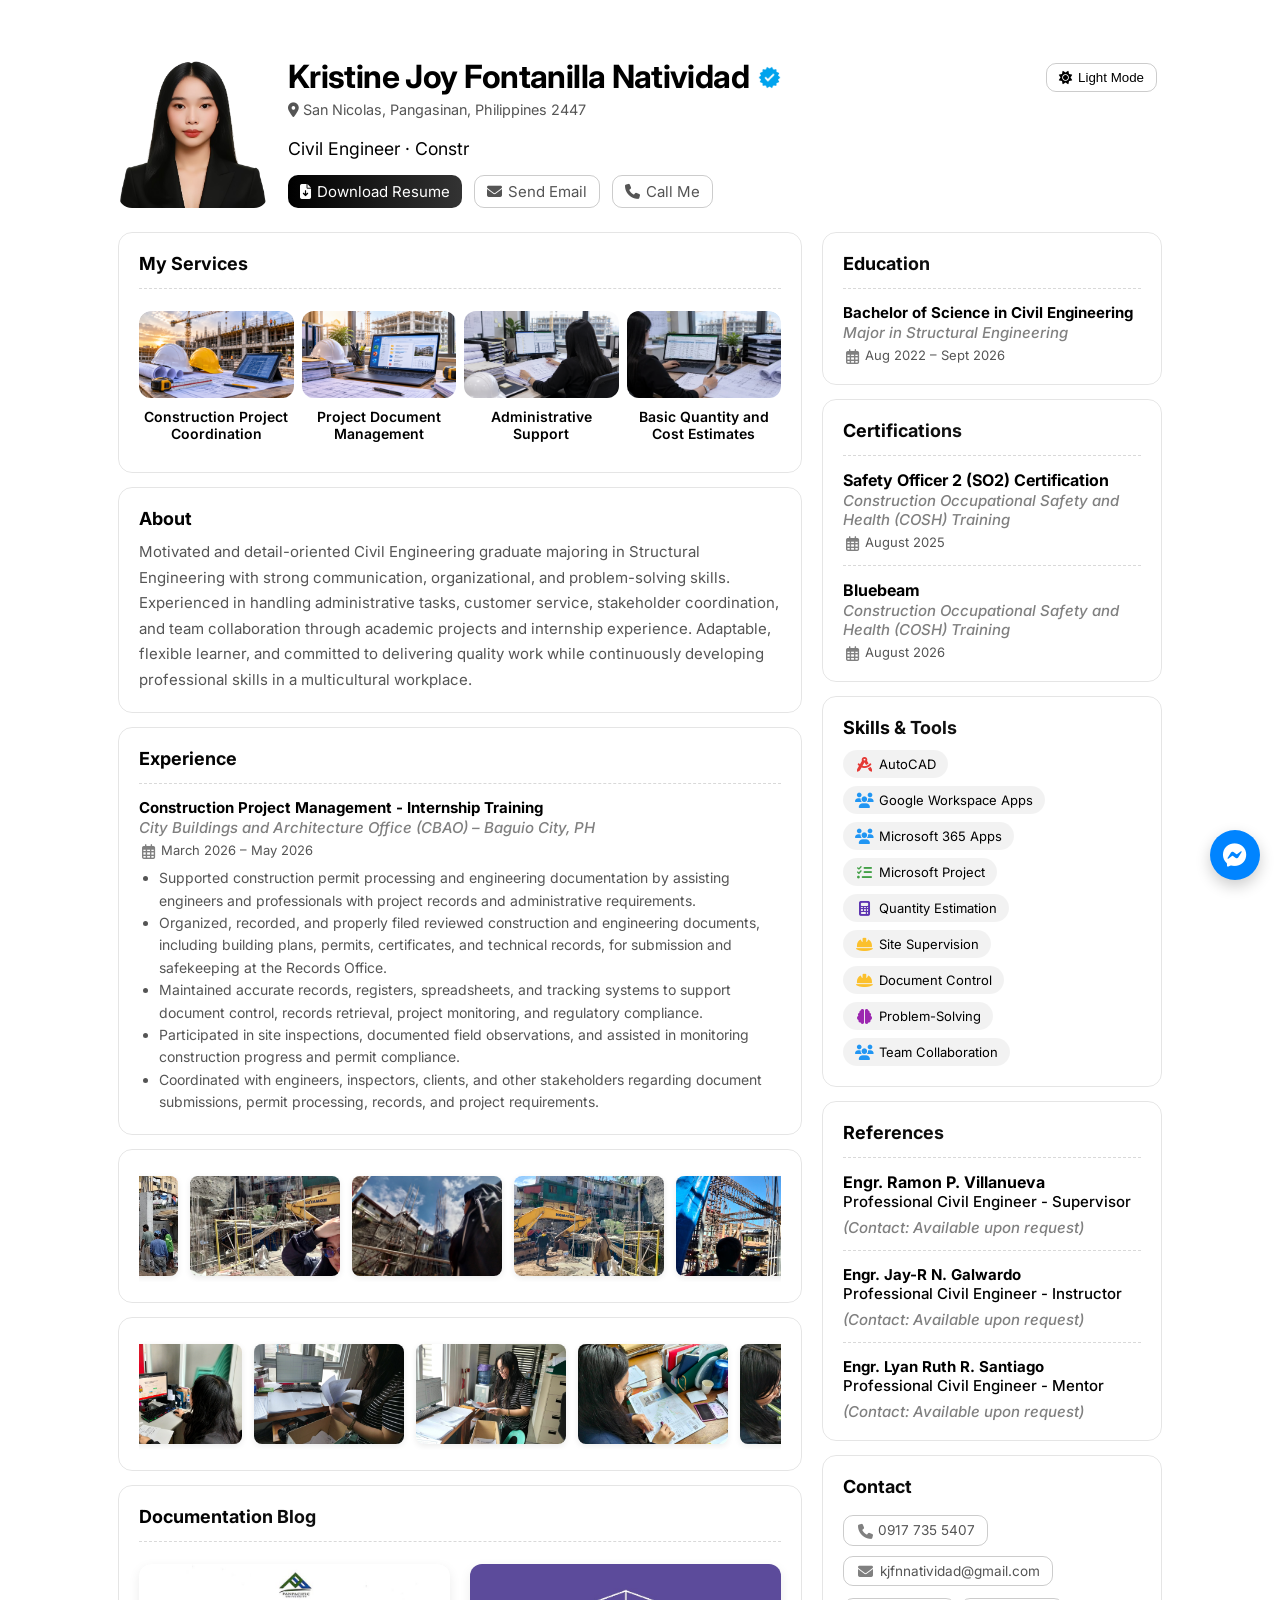
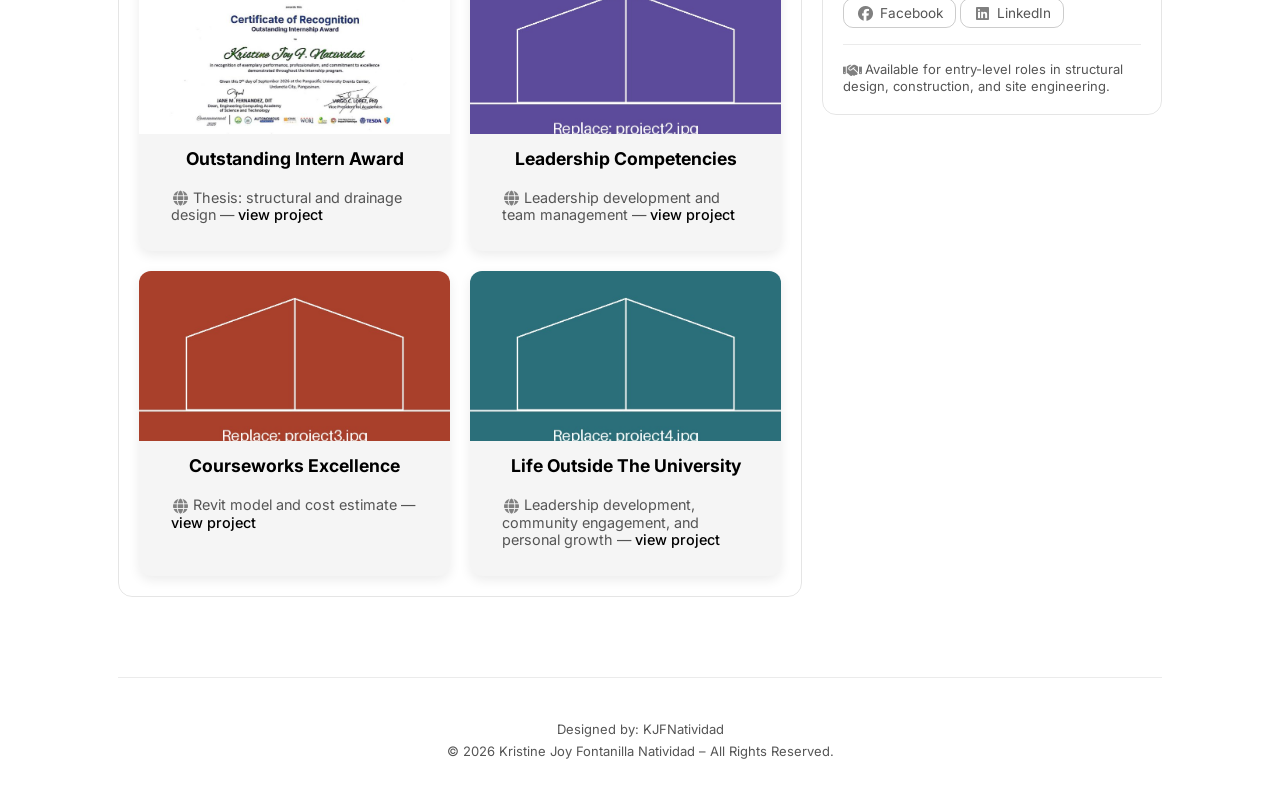
==== index.html @ 804389b1 "Add files via upload" ====
<!doctype html>
<html lang="en">
<head>
  <meta charset="utf-8" />
  <meta name="viewport" content="width=device-width,initial-scale=1" />
  <!-- EDIT: title, description, keywords -->
  <title>Kristine Joy Fontanilla Natividad | Civil Engineer Graduate Portfolio</title>
  <meta name="description" content="Portfolio of Kristine Joy Fontanilla Natividad, a Civil Engineering graduate specializing in structural design and construction management." />
  <meta name="keywords" content="Kristine Joy Fontanilla Natividad, Portfolio, Civil Engineer, Structural Design, AutoCAD, Construction">
  <link rel="icon" type="image/png" href="img/profile.png" />
  <link href="https://fonts.googleapis.com/css2?family=Inter:wght@300;400;500;600;700;800&display=swap" rel="stylesheet">
  <link href="main.css" rel="stylesheet">
  <link href="gallery-lightbox.css" rel="stylesheet">
  <link href="mobile-responsive.css" rel="stylesheet">
  <link rel="stylesheet" href="https://cdnjs.cloudflare.com/ajax/libs/font-awesome/6.4.0/css/all.min.css">
  <!-- EDIT: put your GitHub Pages link -->
  <link rel="canonical" href="https://yourusername.github.io/" />
  <link rel="preload" href="https://fonts.googleapis.com/css2?family=Inter:wght@300;400;500;600;700;800&display=swap" as="style">

  
<style>
  /* Project details popup */
  .project-modal {
    display: none;
    position: fixed;
    inset: 0;
    z-index: 99999;
    align-items: center;
    justify-content: center;
    padding: 20px;
  }

  .project-modal.active {
    display: flex;
  }

  .project-modal-overlay {
    position: absolute;
    inset: 0;
    background: rgba(0, 0, 0, 0.78);
    backdrop-filter: blur(4px);
  }

  .project-modal-box {
    position: relative;
    z-index: 1;
    width: min(650px, 100%);
    max-height: 85vh;
    overflow-y: auto;
    overflow-x: hidden;

    /* Hide scrollbar but retain scrolling */
    scrollbar-width: none;
    -ms-overflow-style: none;

    padding: 28px;
    border-radius: 16px;

    /* Default theme colors */
    background: var(--card, #ffffff);
    color: var(--text, #222222);

    box-shadow: 0 18px 55px rgba(0, 0, 0, 0.35);
    animation: projectModalOpen 0.25s ease;
  }

  .project-modal-box::-webkit-scrollbar {
    display: none;
  }

  /* Project details inherit the popup text color */
  .project-modal-box #projectModalBody,
  .project-modal-box #projectModalBody h1,
  .project-modal-box #projectModalBody h2,
  .project-modal-box #projectModalBody h3,
  .project-modal-box #projectModalBody h4,
  .project-modal-box #projectModalBody p,
  .project-modal-box #projectModalBody li,
  .project-modal-box #projectModalBody span,
  .project-modal-box #projectModalBody strong {
    color: inherit;
  }

  /* Explicit text colors for Documentation Blog project details.
     Uses the website's darkToggle button state, managed in JavaScript below. */
  body:not(.dark-mode) .project-modal-box {
    background: #ffffff;
    color: #222222;
  }

  body.dark-mode .project-modal-box {
    background: #202020;
    color: #f5f5f5;
  }

  /* Make nested project text follow the selected theme */
  body:not(.dark-mode) .project-modal-box #projectModalBody,
  body:not(.dark-mode) .project-modal-box #projectModalBody h1,
  body:not(.dark-mode) .project-modal-box #projectModalBody h2,
  body:not(.dark-mode) .project-modal-box #projectModalBody h3,
  body:not(.dark-mode) .project-modal-box #projectModalBody h4,
  body:not(.dark-mode) .project-modal-box #projectModalBody p,
  body:not(.dark-mode) .project-modal-box #projectModalBody li,
  body:not(.dark-mode) .project-modal-box #projectModalBody span,
  body:not(.dark-mode) .project-modal-box #projectModalBody strong {
    color: #222222;
  }

  body.dark-mode .project-modal-box #projectModalBody,
  body.dark-mode .project-modal-box #projectModalBody h1,
  body.dark-mode .project-modal-box #projectModalBody h2,
  body.dark-mode .project-modal-box #projectModalBody h3,
  body.dark-mode .project-modal-box #projectModalBody h4,
  body.dark-mode .project-modal-box #projectModalBody p,
  body.dark-mode .project-modal-box #projectModalBody li,
  body.dark-mode .project-modal-box #projectModalBody span,
  body.dark-mode .project-modal-box #projectModalBody strong {
    color: #f5f5f5;
  }

  /* Links remain visible in both themes */
  .project-modal-box a {
    color: #b88600;
    text-decoration: underline;
  }

  body.dark-mode .project-modal-box a {
    color: #e6b800;
  }

  /* Close button */
  .project-modal-close {
    position: sticky;
    top: 0;
    float: right;
    display: grid;
    place-items: center;
    width: 36px;
    height: 36px;
    margin: -12px -12px 8px 12px;
    border: 0;
    border-radius: 50%;
    background: rgba(128, 128, 128, 0.22);
    color: inherit;
    font-size: 27px;
    line-height: 1;
    cursor: pointer;
    z-index: 2;
  }

  .project-modal-close:hover,
  .project-modal-close:focus-visible {
    background: #e6b800;
    color: #111111;
  }

  .project-modal-box h2 {
    margin: 0 35px 18px 0;
  }

  .project-modal-box h3 {
    margin: 20px 0 8px;
  }

  .project-modal-box p {
    margin: 0 0 12px;
    line-height: 1.7;
  }

  
/* Customize project image size when expanded */
.project-modal-box img {
  display: block;
  width: 100%;
  max-width: 100%;
  height: 380px;
  object-fit: contain;
  border-radius: 10px;
  margin: 0 auto 20px;
}


  body.project-modal-open {
    overflow: hidden;
  }

  .project-modal-content[hidden] {
    display: none !important;
  }

  .project[onclick] {
    cursor: pointer;
  }

  @keyframes projectModalOpen {
    from {
      opacity: 0;
      transform: translateY(10px) scale(0.98);
    }
    to {
      opacity: 1;
      transform: translateY(0) scale(1);
    }
  }

  @media (max-width: 600px) {
    .project-modal {
      padding: 12px;
    }

    .project-modal-box {
      padding: 22px;
      max-height: 90vh;
    }
  }
</style>

</head>
<body>

<div class="container">

  <!-- Header -->
  <header>
    <div class="avatar">
      <img src="img/profile.png" alt="Profile picture" loading="lazy">
    </div>

    <div class="hero">
      <div class="profile-info">
        <div class="profile-details">
          <h1>
            Kristine Joy Fontanilla Natividad
            <img src="img/check.png" alt="Verified" style="width:25px; height:25px; object-fit:contain;"/>
          </h1>

          <div class="sub location">
            <i class="fa-solid fa-location-dot"></i> San Nicolas, Pangasinan, Philippines 2447
          </div>
          <!-- Typing text: first letter here, the rest is in js/script.js -->
          <div class="sub role">
            <span class="first-letter">C</span><span class="typing"></span>
          </div>
        </div>

        <div class="badges">
          <a class="btn primary" href="Resume.pdf" download>
            <i class="fa-solid fa-file-arrow-down"></i> Download Resume
          </a>
          <a class="btn" href="mailto:kjfnnatividad@gmail.com">
            <i class="fa-solid fa-envelope"></i> Send Email
          </a>
          <a class="btn" href="tel:09000000000">
            <i class="fa-solid fa-phone"></i> Call Me
          </a>
        </div>
      </div>
    </div>

    <button id="darkToggle" class="btn">
      <i class="fa-solid fa-sun"></i> Light Mode
    </button>
  </header>

  <main>
    <section class="allcard">

      <!-- Gallery -->
      <article class="card">
        <div class="section-title"><h2><strong>My Services</strong></h2></div>
        <div class="experience-item">
          <div class="carousel">
            <div class="carousel-track">
              <a href="fullscreen.html?img=img/design1.png"><img src="img/design1.png" alt="Construction project coordination"><span>Construction Project Coordination</span></a>
              <a href="fullscreen.html?img=img/design2.png"><img src="img/design2.png" alt="Project document management"><span>Project Document Management</span></a>
              <a href="fullscreen.html?img=img/design3.png"><img src="img/design3.png" alt="Construction administrative support"><span>Administrative Support</span></a>
              <a href="fullscreen.html?img=img/design4.png"><img src="img/design4.png" alt="Basic Quantity and Cost Estimates"><span>Basic Quantity and Cost Estimates</span></a>
            </div>
            <div class="carousel-dots"></div>
          </div>
        </div>
      </article>

      <!-- About -->
      <article class="card">
        <div class="section-title"><h2><strong>About</strong></h2></div>
        <p class="lead">Motivated and detail-oriented Civil Engineering graduate majoring in Structural Engineering with strong communication, organizational, and problem-solving skills. Experienced in handling administrative tasks, customer service, stakeholder coordination, and team collaboration through academic projects and internship experience. Adaptable, flexible learner, and committed to delivering quality work while continuously developing professional skills in a multicultural workplace. </p>
      </article>

      <!-- Experience -->
      <article class="card">
        <div class="section-title"><h2><strong>Experience</strong></h2></div>
        <div class="experience-item">
          <h3><strong>Construction Project Management - Internship Training</strong></h3>
          <h3><i>City Buildings and Architecture Office (CBAO) – Baguio City, PH</i></h3>
          <p class="experience-text" style="margin-bottom: 6px;"></p>
          <div class="meta"><i class="fa-regular fa-calendar-days"></i> March 2026 – May 2026</div>
          <ul style="margin-top:8px; color:var(--muted); font-size:14px; line-height:1.6; margin-left: 20px">
            <li>Supported construction permit processing and engineering documentation by assisting engineers and professionals with project records and administrative requirements.</li>
            <li>Organized, recorded, and properly filed reviewed construction and engineering documents, including building plans, permits, certificates, and technical records, for submission and safekeeping at the Records Office.</li>
            <li>Maintained accurate records, registers, spreadsheets, and tracking systems to support document control, records retrieval, project monitoring, and regulatory compliance.</li>
            <li>Participated in site inspections, documented field observations, and assisted in monitoring construction progress and permit compliance.</li>
            <li>Coordinated with engineers, inspectors, clients, and other stakeholders regarding document submissions, permit processing, records, and project requirements.</li>
          </ul>
        </div>
      </article>

      <!-- Image strip (auto infinite scroll; images listed in js/script.js) -->
      <article class="card" id="image-articles-section">
        <div id="image-list" class="image-list"></div>
      </article>

      <!-- Second image strip (moves the opposite way; images listed in js/script.js) -->
      <article class="card" id="image-articles-section-2">
        <div id="image-list-2" class="image-list"></div>
      </article>

      
<!-- Documentation Blog -->
<article class="card">
  <div class="section-title">
    <h2><strong>Documentation Blog</strong></h2>
  </div>

  <div class="experience-item">
    <div class="projects-list">

      <!-- Project 1 -->
      <div class="project" onclick="openProject(this)" role="button" tabindex="0"
           onkeydown="if(event.key==='Enter'||event.key===' '){event.preventDefault();openProject(this)}">
        <img src="img/project1.jpg" alt="Outstanding Intern Award" class="project-img">
        <div>
          <strong class="project-title-centered">Outstanding Intern Award</strong>
          <div class="meta">
            <i class="fa-solid fa-globe"></i>
            Thesis: structural and drainage design —
            <a href="#" target="_blank" rel="noopener noreferrer"
               onclick="event.stopPropagation()">view project</a>
          </div>
        </div>
        <div class="project-modal-content" hidden>
          <h2>Outstanding Intern Award</h2>
          <img src="img/project1.jpg" alt="Outstanding Intern Award">
          <p>Award received for exceptional performance and contributions during the internship period.</p>
          <h3>Key Focus</h3>
          <p>Project management, documentation, and teamwork.</p>
          <h3>Project Type</h3>
          <p>Academic Thesis</p>
          <a href="#" target="_blank" rel="noopener noreferrer">View Full Project</a>
        </div>
      </div>

      <!-- Project 2 -->
      <div class="project" onclick="openProject(this)" role="button" tabindex="0"
           onkeydown="if(event.key==='Enter'||event.key===' '){event.preventDefault();openProject(this)}">
        <img src="img/project2.jpg" alt="Leadership Competencies" class="project-img">
        <div>
          <strong class="project-title-centered">Leadership Competencies</strong>
          <div class="meta">
            <i class="fa-solid fa-globe"></i>
            Leadership development and team management —
            <a href="#" target="_blank" rel="noopener noreferrer"
               onclick="event.stopPropagation()">view project</a>
          </div>
        </div>
        <div class="project-modal-content" hidden>
          <h2>Leadership Competencies</h2>
          <img src="img/project2.jpg" alt="Leadership Competencies">
          <p>Appointed as Governor for the School Department.</p>
          <h3>Tools</h3>
          <p>STAAD Pro and AutoCAD.</p>
          <h3>Key Focus</h3>
          <p>Structural analysis, load considerations, and technical drawing preparation.</p>
          <a href="#" target="_blank" rel="noopener noreferrer">View Full Project</a>
        </div>
      </div>

      <!-- Project 3 -->
      <div class="project" onclick="openProject(this)" role="button" tabindex="0"
           onkeydown="if(event.key==='Enter'||event.key===' '){event.preventDefault();openProject(this)}">
        <img src="img/project3.jpg" alt="Courseworks Excellence" class="project-img">
        <div>
          <strong class="project-title-centered">Courseworks Excellence</strong>
          <div class="meta">
            <i class="fa-solid fa-globe"></i>
            Revit model and cost estimate —
            <a href="#" target="_blank" rel="noopener noreferrer"
               onclick="event.stopPropagation()">view project</a>
          </div>
        </div>
        <div class="project-modal-content" hidden>
          <h2>Courseworks Excellence</h2>
          <img src="img/project3.jpg" alt="Courseworks Excellence">
          <p>A project showcasing excellence in courseworks, including a detailed Revit model and cost estimate.</p>
          <h3>Tools</h3>
          <p>Autodesk Revit.</p>
          <h3>Key Focus</h3>
          <p>Building visualization, design coordination, and cost planning.</p>
          <a href="#" target="_blank" rel="noopener noreferrer">View Full Project</a>
        </div>
      </div>

      <!-- Project 4 -->
      <div class="project" onclick="openProject(this)" role="button" tabindex="0"
           onkeydown="if(event.key==='Enter'||event.key===' '){event.preventDefault();openProject(this)}">
        <img src="img/project4.jpg" alt="Life Outside The University" class="project-img">
        <div>
          <strong class="project-title-centered">Life Outside The University</strong>
          <div class="meta">
            <i class="fa-solid fa-globe"></i>
            Leadership development, community engagement, and personal growth —
            <a href="#" target="_blank" rel="noopener noreferrer"
               onclick="event.stopPropagation()">view project</a>
          </div>
        </div>
        <div class="project-modal-content" hidden>
          <h2>Life Outside The University</h2>
          <img src="img/project4.jpg" alt="Life Outside The University">
          <p>A project showcasing the student's involvement in extracurricular activities and community service.</p>
          <h3>Key Focus</h3>
          <p>Leadership development, community engagement, and personal growth.</p>
          <h3>Project Type</h3>
          <p>Extracurricular Activity</p>
          <a href="#" target="_blank" rel="noopener noreferrer">View Full Project</a>
        </div>
      </div>

    </div>
  </div>
</article>

    </section>

    <!-- Aside -->
    <aside>

      <!-- Education -->
      <article class="card">
        <div class="section-title"><h2><strong>Education</strong></h2></div>
        <div class="experience-item">
          <h3><strong>Bachelor of Science in Civil Engineering</strong></h3>
          <h3><i>Major in Structural Engineering</i></h3>
          <p class="experience-text" style="margin-bottom: 6px;"></p>
          <div class="meta"><i class="fa-regular fa-calendar-days"></i> Aug 2022 – Sept 2026</div>
        </div>
      </article>

      <!-- Certifications -->
      <article class="card">
        <div class="section-title"><h2><strong>Certifications</strong></h2></div>
        <div class="experience-item">
          <h4><strong>Safety Officer 2 (SO2) Certification</strong></h4>
          <h3><i>Construction Occupational Safety and Health (COSH) Training</i></h3>
          <p class="experience-text" style="margin-bottom: 6px;"></p>
          <div class="meta"><i class="fa-regular fa-calendar-days"></i> August 2025</div>
        </div>

        <div class="experience-item">
          <h4><strong>Bluebeam</strong></h4>
          <h3><i>Construction Occupational Safety and Health (COSH) Training</i></h3>
          <p class="experience-text" style="margin-bottom: 6px;"></p>
          <div class="meta"><i class="fa-regular fa-calendar-days"></i> August 2026</div>
        </div>
      </article>

      <!-- Skills & Tools -->
      <div class="card">
        <div class="section-title"><h2><strong>Skills & Tools</strong></h2></div>
        <div class="stack">
          <span class="chip"><i class="fa-solid fa-compass-drafting"></i> AutoCAD</span>
          <span class="chip"><i class="fa-solid fa-users"></i> Google Workspace Apps</span>
          <span class="chip"><i class="fa-solid fa-users"></i> Microsoft 365 Apps</span>
          <span class="chip"><i class="fa-solid fa-list-check"></i> Microsoft Project</span>
          <span class="chip"><i class="fa-solid fa-calculator"></i> Quantity Estimation</span>
          <span class="chip"><i class="fa-solid fa-helmet-safety"></i> Site Supervision</span>
          <span class="chip"><i class="fa-solid fa-helmet-safety"></i> Document Control</span>
          <span class="chip"><i class="fa-solid fa-brain"></i> Problem-Solving</span>
          <span class="chip"><i class="fa-solid fa-users"></i> Team Collaboration</span>
        </div>
      </div>

      <!-- References -->
      <article class="card">
        <div class="section-title"><h2><strong>References</strong></h2></div>
        <div class="experience-item">

          <h><strong>Engr. Ramon P. Villanueva</strong></p></h4>
            <h3>Professional Civil Engineer - Supervisor</h3>
            <p class="experience-text" style="margin-bottom: 6px;"></p>  
            <h3><span><i>(Contact: Available upon request)</i></span></h3>

        </div>

        <div class="experience-item">

            <h3><strong>Engr. Jay-R N. Galwardo</strong></h3>
            <h3>Professional Civil Engineer - Instructor</h3>
            <p class="experience-text" style="margin-bottom: 6px;"></p>  
            <h3><span><i>(Contact: Available upon request)</i></span></h3>
          
        </div>

        <div class="experience-item">

          <h3><strong>Engr. Lyan Ruth R. Santiago</strong></h3>
            <h3>Professional Civil Engineer - Mentor</h3>
            <p class="experience-text" style="margin-bottom: 6px;"></p>  
            <h3><span><i>(Contact: Available upon request)</i></span></h3>

        </div>
      </article>

      <!-- Contact -->
      <div class="card">
        <div class="section-title"><h2><strong>Contact</strong></h2></div>
        <div class="contact-item"><a class="btn" href="tel:09177355407"><i class="fa-solid fa-phone"></i> 0917 735 5407</a></div>
        <div class="contact-item"><a class="btn" href="mailto:kjfnnatividad@gmail.com"><i class="fa-solid fa-envelope"></i>kjfnnatividad@gmail.com</a></div>
        <div style="margin-top:12px">
          <a class="btn" href="https://facebook.com/" target="_blank"><i class="fa-brands fa-facebook"></i> Facebook</a>
          <a class="btn" href="https://linkedin.com/" target="_blank"><i class="fa-brands fa-linkedin"></i> LinkedIn</a>
        </div>
        <hr style="margin:16px 0;border:none;border-top:1px solid rgba(0,0,0,0.08)"/>
        <div class="meta"><i class="fa-solid fa-handshake"></i> Available for entry-level roles in structural design, construction, and site engineering.</div>
      </div>

    </aside>
  </main>

  <hr />

  <!-- Footer -->
  <footer>
    Designed by: KJFNatividad 
    <br>
    © 2026 Kristine Joy Fontanilla Natividad – All Rights Reserved.
  </footer>
</div>

<!-- Floating Messenger Button (edit username) -->
<a href="https://m.me/your.username" target="_blank" class="floater-messenger">
  <i class="fa-brands fa-facebook-messenger"></i>
</a>

<!-- Project Details Modal -->
<div class="project-modal" id="projectModal" aria-hidden="true">
  <div class="project-modal-overlay" onclick="closeProject()"></div>
  <div class="project-modal-box" role="dialog" aria-modal="true"
       aria-labelledby="projectModalTitle">
    <button class="project-modal-close" type="button" onclick="closeProject()"
            aria-label="Close project details">&times;</button>
    <div id="projectModalBody"></div>
  </div>
</div>

<script src="js/script.js"></script>
<script src="js/fit-header.js"></script>

<script type="application/ld+json">
{
  "@context": "https://schema.org/",
  "@type": "Person",
  "name": "Kristine Joy Fontanilla Natividad",
  "jobTitle": "Civil Engineer",
  "url": "https://yourusername.github.io/",
  "sameAs": ["https://facebook.com/", "https://linkedin.com/"],
  "alumniOf": { "@type": "CollegeOrUniversity", "name": "Your University" }
}
</script>

</body>
</html>
---- main.css ----
:root {
  --bg: #ffffff;
  --card: #f5f5f5;
  --muted: #555555;
  --accent: #000000;
  --gradient: linear-gradient(90deg, #000000, #333333);
  --maxw: 1100px;
  --border: rgba(0,0,0,0.08);
  --btn-bg: transparent;
  --btn-hover-bg: #000;
  --btn-color: #000;
  --btn-hover-color: #fff;
  --btn-border: rgba(0,0,0,0.2);
  font-family: Inter, system-ui, -apple-system, 'Segoe UI', Roboto, 'Helvetica Neue', Arial;
}

* { box-sizing: border-box; margin: 0; padding: 0; }

body { background: var(--bg); color: #000000; -webkit-font-smoothing: antialiased; overflow-x: hidden; }

.container { width: 100%; max-width: var(--maxw); margin: 0 auto; margin-top: 30px; padding: 28px; animation: fadeIn 1.2s ease; }

/* Header */
header { display: flex; gap: 20px; align-items: center; margin-bottom: 10px; animation: slideDown 1s ease; position: relative; }

.avatar { width: 150px; height: 150px; border-radius: 14px; display: flex; align-items: center; justify-content: center; overflow: hidden; animation: popIn 1s forwards; }
.avatar img { width: 100%; height: 100%; object-fit: cover; transition: opacity 0.3s ease; }
.avatar:hover img { content: url("img/profile1.png"); } /* swaps photo on hover */

@media (max-width: 900px) { .avatar { width: 88px; height: 88px; } }

.hero { flex: 1; }

h1 { font-size: 32px; letter-spacing: -0.02em; line-height: 1.2; }

.hero h1 { display: inline-flex; align-items: center; gap: 8px; flex-wrap: wrap; }

@media (max-width: 600px) { .hero h1 img { width: 18px !important; height: 18px !important; } }

hr { margin: 16px 0; margin-top: 80px; border: none; border-top: 1px solid var(--border); }

.sub { margin-top: 5px; }
.sub.location { color: var(--muted); font-size: 0.9rem; }
.sub.role { margin-top: 20px; font-weight: 400; font-size: 1.1rem; }

.badges { margin-top: 16px; display: flex; gap: 12px; flex-wrap: wrap; }

.btn { background: transparent; border: 1px solid rgba(0, 0, 0, 0.2); padding: 6px 12px; border-radius: 10px; color: #000000; text-decoration: none; transition: all 0.3s ease; cursor: pointer; display: inline-flex; align-items: center; gap: 6px; }
.btn:hover { transform: translateY(-2px); }
.btn.primary { background: var(--gradient); border: 0; color: #ffffff; }
.btn.primary:hover { opacity: 0.9; }

/* Main content */
main { display: grid; grid-template-columns: minmax(0, 1fr) 340px; gap: 20px; }

@media (max-width: 768px) { main { grid-template-columns: 1fr; gap: 0; } }

.card { border-radius: 14px; padding: 20px; margin-top: 14px; border: 1px solid rgba(0, 0, 0, 0.10); animation: fadeUp 1s ease; animation-fill-mode: both; }
.card:hover { transform: translateY(-4px); box-shadow: 0 8px 24px rgba(0,0,0,0.08); }

@media (max-width: 500px) {
  header, .allcard, aside { display: flex; flex-direction: column; align-items: center; justify-content: center; }
  .card { width: 100%; max-width: 355px; margin-left: auto; margin-right: auto; }
  .hero h1 { font-size: 0.9rem !important; line-height: 1.4 !important; }
  .badges { gap: 6px !important; }
  .badges a, .badges button { font-size: 0.75rem; padding: 6px 10px; }
  .contact-item .btn { font-size: 0.75rem !important; padding: 6px 8px !important; word-break: break-word !important; text-align: center !important; }
  .contact-item .btn i { font-size: 0.9rem !important; margin-right: 4px !important; }
}

@media (max-width: 400px) {
  header, .allcard, aside { display: flex; flex-direction: column; align-items: center; justify-content: center; }
  .card { width: 100%; max-width: 320px; margin-left: auto; margin-right: auto; }
  .hero h1 { font-size: 0.9rem !important; line-height: 1.4 !important; }
  .badges { gap: 6px; }
  .badges a, .badges button { font-size: 0.75rem; padding: 6px 10px; }
  .contact-item .btn { font-size: 0.75rem !important; padding: 6px 8px !important; word-break: break-word !important; text-align: center !important; }
  .contact-item .btn i { font-size: 0.9rem !important; margin-right: 4px !important; }
}

@media (max-width: 360px) {
  header, .allcard, aside { display: flex; flex-direction: column; align-items: center; justify-content: center; }
  .card { width: 100%; max-width: 300px; margin-left: auto; margin-right: auto; }
  .hero h1 { font-size: 0.6rem !important; line-height: 1.3 !important; display: inline-flex; gap: 3px; }
  .hero h1 img { width: 13px !important; height: 13px !important; }
  .sub.location, .sub.role { font-size: 0.55rem !important; line-height: 1.2 !important; }
  .badges { gap: 4px !important; }
  .badges a, .badges button { font-size: 0.4rem !important; padding: 4px 8px !important; }
  .project { width: 87% !important; }
}

main > section .card:nth-child(1) { animation-delay: 0.2s; }
main > section .card:nth-child(2) { animation-delay: 0.4s; }
main > section .card:nth-child(3) { animation-delay: 0.6s; }
main > section .card:nth-child(4) { animation-delay: 0.8s; }

.section-title h2 { margin: 0; font-size: 18px; font-weight: 600; background: var(--gradient); background-clip: text; -webkit-background-clip: text; -webkit-text-fill-color: transparent; }

p.lead { color: var(--muted); line-height: 1.7; font-size: 15px; margin-top: 10px; }

a.btn { font-size: 15px; color: var(--muted); }

/* Stack / Chips */
.stack { display: flex; flex-wrap: wrap; gap: 8px; margin-top: 12px; }
.chip { background: rgba(0, 0, 0, 0.05); padding: 6px 12px; border-radius: 999px; font-size: 13px; color: #000000; transition: all 0.3s; display: inline-flex; align-items: center; gap: 6px; }
.chip:hover { background: var(--gradient); color: #ffffff; }

/* Experience */
.experience-item { margin-top: 14px; padding-top: 14px; border-top: 1px dashed rgba(0, 0, 0, 0.15); }
.experience-item h3 { margin: 0; font-size: 15px; font-weight: 500; }
.experience-item .meta { font-size: 13px; color: var(--muted); margin-top: 4px; }
.meta { font-size: 13px; color: var(--muted); }

/* Projects */
.projects-list { display: grid; grid-template-columns: repeat(auto-fit, minmax(300px, 1fr)); gap: 20px; margin-top: 8px; }
.project { display: flex; flex-direction: column; background: var(--card); border-radius: 12px; overflow: hidden; box-shadow: 0 4px 12px rgba(0,0,0,0.08); transition: transform 0.3s ease, box-shadow 0.3s ease; }
.project:hover { transform: translateY(-6px); box-shadow: 0 6px 18px rgba(0,0,0,0.12); }
.project-img { width: 100%; height: 170px; object-fit: cover; display: block; }
.project div { padding: 14px 16px; }
.project strong { font-size: 1.1rem; color: var(--accent); display: block; margin-bottom: 6px; }
.project-title-centered { text-align: center; }
.project .meta { font-size: 0.9rem; color: var(--muted); }
.project .meta a { color: var(--accent); font-weight: 500; text-decoration: none; }
.project .meta a:hover { text-decoration: underline; }

/* Aside */
aside .contact-item { display: flex; align-items: center; gap: 10px; margin-top: 10px; }
aside ul { margin-top: 8px; margin-left: 20px; color: var(--muted); font-size: 14px; line-height: 1.6; }
aside li { margin-bottom: 6px; }
.card .contact-item a, .card .btn { font-size: 0.85rem; }
.contact-item a[href^="tel"] { margin-top: 8px; display: inline-block; }

/* Footer */
footer { margin-top: 40px; color: var(--muted); font-size: 13px; text-align: center; animation: fadeIn 2s ease; line-height: 1.7; }

/* ICON FIXES */
.card i, .chip i, aside i, footer i { font-size: 15px; width: 18px; text-align: center; flex-shrink: 0; line-height: 1; vertical-align: middle; color: grey; }

/* Animations */
@keyframes fadeIn { from { opacity: 0; } to { opacity: 1; } }
@keyframes slideDown { from { opacity: 0; transform: translateY(-20px); } to { opacity: 1; transform: translateY(0); } }
@keyframes popIn { to { transform: scale(1); } }
@keyframes fadeUp { from { opacity: 0; transform: translateY(20px); } to { opacity: 1; transform: translateY(0); } }

@media (max-width: 900px) {
  main { grid-template-columns: 1fr; }
  aside { width: 100%; display: block; }
  header { flex-direction: row; align-items: flex-start; }
  .avatar { width: 88px; height: 88px; font-size: 22px; }
  h1 { font-size: 26px; }
}

@media (max-width: 600px) {
  .badges .btn, .chip { padding: 4px 8px; font-size: 0.75rem; }
}

/* Responsive */
@media (max-width: 900px) {
  .avatar { width: 108px !important; height: 108px !important; font-size: 22px !important; }
  h1 { font-size: 1rem !important; }
}

@media (max-width: 600px) {
  header { font-size: 0.75rem !important; }
  .sub.location { font-size: 0.6rem; }
  .sub.role { font-size: 0.7rem; }
  .badges .btn, .chip { padding: 4px 8px; font-size: 0.50rem; }
  .badges { gap: 6px; }
  .badges a[href^="tel:"] { display: none; }
}

/* Carousel */
.carousel { position: relative; overflow: hidden; margin-top: 8px; border-radius: 12px; }
.carousel-track { display: flex; transition: transform 0.6s ease-in-out; gap: 8px; justify-content: center; }
.carousel-track a { color: inherit; text-align: center; text-decoration: none; }
.carousel-track img { width: 100%; max-width: 100%; border-radius: 12px; flex-shrink: 0; object-fit: cover; transition: transform 0.4s ease, box-shadow 0.4s ease; transform: scale(1) translateY(0); }
.carousel-track img:hover { transform: scale(1.05) translateY(-6px); }
.carousel-track a span { display: block; margin-top: 6px; font-size: 14px; font-weight: 600; }

/* Dots */
.carousel-dots { display: flex; justify-content: center; gap: 8px; margin-top: 10px; }
.carousel-dots button { width: 10px; height: 10px; border-radius: 50%; border: none; background: rgba(0,0,0,0.3); cursor: pointer; transition: background 0.3s ease, transform 0.2s ease; }
.carousel-dots button.active { background: var(--accent); transform: scale(1.2); }

/* Dark Mode */
body.dark-mode {
  --bg: #0d0d0d;
  --card: #1a1a1a;
  --muted: #aaaaaa;
  --accent: #ffffff;
  --gradient: linear-gradient(90deg, #ffffff, #666666);
  --border: rgba(255,255,255,0.15);
  --btn-bg: transparent;
  --btn-hover-bg: #fff;
  --btn-color: #fff;
  --btn-hover-color: #000;
  --btn-border: rgba(255,255,255,0.2);
  background: var(--bg);
  color: #ffffff;
}
body.dark-mode .btn { border: 1px solid rgba(255, 255, 255, 0.2); color: #ffffff; }
body.dark-mode .btn.primary { background: var(--gradient); color: #000000; }
body.dark-mode .chip { background: rgba(255, 255, 255, 0.1); color: #ffffff; }
body.dark-mode .card { border: 1px solid rgba(255, 255, 255, 0.1); }
body.dark-mode footer { color: var(--muted); }

#darkToggle { position: absolute; top: 0; right: 0; margin: 5px; z-index: 10; white-space: nowrap; border: 1px solid var(--btn-border); border-radius: 10px; padding: 6px 12px; background: var(--btn-bg); color: var(--btn-color); cursor: pointer; transition: all 0.3s ease; }
#darkToggle:hover { background-color: var(--btn-hover-bg); color: var(--btn-hover-color); transform: translateY(-2px); }

@media (max-width: 900px) { #darkToggle { top: 0; right: 0; margin: 8px; font-size: 0.9rem; padding: 5px 10px; } }

@media (max-width: 600px) { #darkToggle { position: fixed !important; top: 10px !important; right: 10px !important; left: auto !important; font-size: 0.5rem !important; padding: 4px 8px !important; z-index: 9999 !important; } }

/* Floater Messenger Button */
.floater-messenger { position: fixed; bottom: 20px; right: 20px; background-color: #0084ff; color: #fff; width: 50px; height: 50px; border-radius: 50%; display: flex; align-items: center; justify-content: center; box-shadow: 0 6px 15px rgba(0,0,0,0.2); text-decoration: none; font-size: 24px; z-index: 9999; transition: transform 0.2s ease, box-shadow 0.2s ease; }
.floater-messenger:hover { transform: translateY(-4px); box-shadow: 0 10px 20px rgba(0,0,0,0.3); }
body.dark-mode .floater-messenger { background-color: #00a2ff; color: #fff; }

@media (max-width: 600px) { .floater-messenger { width: 44px; height: 44px; font-size: 20px; bottom: 14px; right: 14px; } }

/* Skills chips: icon colors. Add a line here for every new icon you use. */
.stack .fa-html5 { color: #e34f26; }
.stack .fa-css3-alt { color: #1572b6; }
.stack .fa-js { color: #f7df1e; }
.stack .fa-php { color: #777bb4; }
.stack .fa-database { color: #4caf50; }
.stack .fa-figma { color: #f24e1e; }
.stack .fa-brain { color: #9c27b0; }
.stack .fa-bug { color: #ff5722; }
.stack .fa-users { color: #2196f3; }
.stack .fa-pen-ruler { color: #3f51b5; }
.stack .fa-palette { color: #31a8ff; }
.stack .fa-paintbrush { color: #9b59b6; }
/* Civil engineering icons (new) */
.stack .fa-compass-drafting { color: #e53935; }
.stack .fa-building { color: #1e88e5; }
.stack .fa-bridge { color: #6d4c41; }
.stack .fa-cube { color: #00acc1; }
.stack .fa-list-check { color: #43a047; }
.stack .fa-table { color: #2e7d32; }
.stack .fa-ruler-combined { color: #f57c00; }
.stack .fa-calculator { color: #5e35b1; }
.stack .fa-helmet-safety { color: #fbc02d; }

/* Horizontal Image Scroll */
.allcard { min-width: 0; }
.image-list { display: flex; width: 100%; min-width: 0; gap: 12px; overflow-x: hidden; padding: 6px 0; }
.image-card { flex: 0 0 150px; height: 100px; border-radius: 8px; overflow: hidden; box-shadow: 0 2px 6px rgba(0,0,0,0.08); }
.image-card img { width: 100%; height: 100%; object-fit: cover; display: block; }

@media (max-width: 768px) { .image-card { flex: 0 0 100px; height: 80px; } }
@media (max-width: 480px) { .image-card { flex: 0 0 50px; height: 70px; } }


/* Expandable project details */
.project {
  cursor: pointer;
}

.project-content {
  flex: 1;
  min-width: 0;
}

.project-details {
  display: none;
  margin-top: 12px;
  padding-top: 12px;
  border-top: 1px solid #444;
  animation: projectExpand 0.3s ease;
}

.project.expanded .project-details {
  display: block;
}

.project-details p {
  margin: 0 0 10px;
  line-height: 1.6;
}

.project-details a {
  display: inline-block;
  margin-top: 5px;
  color: #f4c542;
  text-decoration: none;
}

.project-details a:hover {
  text-decoration: underline;
}

@keyframes projectExpand {
  from {
    opacity: 0;
    transform: translateY(-5px);
  }
  to {
    opacity: 1;
    transform: translateY(0);
  }
}


/* Centered Project Modal */
.project-modal {
  display: none;
  position: fixed;
  inset: 0;
  z-index: 9999;
  align-items: center;
  justify-content: center;
  padding: 20px;
}

.project-modal.active {
  display: flex;
}

.project-modal-overlay {
  position: absolute;
  inset: 0;
  background: rgba(0, 0, 0, 0.8);
  backdrop-filter: blur(4px);
}

.project-modal-box {
  position: relative;
  z-index: 1;
  width: 100%;
  max-width: 650px;
  max-height: 85vh;
  overflow-y: auto;
  padding: 30px;
  border-radius: 16px;
  background: #202020;
  color: #fff;
  box-shadow: 0 15px 50px rgba(0, 0, 0, 0.5);
  animation: projectModalOpen 0.25s ease;
}

.project-modal-close {
  position: sticky;
  top: 0;
  float: right;
  margin: -12px -12px 10px 10px;
  width: 36px;
  height: 36px;
  border: none;
  border-radius: 50%;
  background: #383838;
  color: #fff;
  font-size: 28px;
  line-height: 1;
  cursor: pointer;
  z-index: 2;
}

.project-modal-close:hover {
  background: #e6b800;
  color: #111;
}

.project-modal-box h2 {
  margin: 0 0 18px;
  padding-right: 30px;
}

.project-modal-box h3 {
  margin: 20px 0 8px;
}

.project-modal-box p {
  margin-bottom: 12px;
  line-height: 1.7;
  color: #ddd;
}

.project-modal-box img {
  display: block;
  width: 100%;
  max-width: 100%;
  height: auto;
  object-fit: contain;
  border-radius: 10px;
  margin: 0 auto 20px;
  position: relative;
  left: 50%;
  transform: translateX(-50%);
}

.project-modal-box a {
  color: #e6b800;
}

body.project-modal-open {
  overflow: hidden;
}

@keyframes projectModalOpen {
  from {
    opacity: 0;
    transform: translateY(12px) scale(0.98);
  }
  to {
    opacity: 1;
    transform: translateY(0) scale(1);
  }
}

@media (max-width: 600px) {
  .project-modal {
    padding: 12px;
  }

  .project-modal-box {
    padding: 22px;
    max-height: 90vh;
  }
}
---- mobile-responsive.css ----
/* =========================================================
   MOBILE-RESPONSIVE LAYER
   Kristine Joy Fontanilla Natividad's Portfolio

   Load AFTER main.css and gallery-lightbox.css.
   Desktop styles remain unchanged.

   Mobile layout:
   - Profile photo on the left
   - Name + verification icon, location, and role grouped on the right
   - Three buttons beneath the text enclosure, beside the photo
   - Text enclosure and buttons share the photo's height
   - Profile row width matches the My Services card
   - Responsive typography for portrait and landscape
   - Dark-mode toggle at the top-right
   - Services displayed one per row
   ========================================================= */


/* ===== GLOBAL RESPONSIVE SAFEGUARDS ===== */

html {
  -webkit-text-size-adjust: 100%;
  scroll-behavior: smooth;
}

body {
  max-width: 100%;
  overflow-x: hidden;
}

img,
video,
iframe {
  max-width: 100%;
}

button,
a {
  -webkit-tap-highlight-color: transparent;
}


/* ===== TABLETS AND SMALLER SCREENS ===== */

@media (max-width: 900px) {
  .container {
    width: 100%;
    max-width: 100%;
    margin-top: 12px;
    padding: 20px;
    box-sizing: border-box;
  }

  main {
    grid-template-columns: minmax(0, 1fr) !important;
    gap: 12px !important;
  }

  main > section,
  main > aside,
  aside,
  .allcard {
    min-width: 0;
    width: 100%;
    box-sizing: border-box;
  }

  .card {
    min-width: 0;
    width: 100%;
    max-width: none !important;
    margin: 12px 0 0;
    padding: 18px;
    border-radius: 14px;
    box-sizing: border-box;
  }

  .project {
    min-width: 0;
    width: 100% !important;
  }

  .project img,
  .carousel-track img {
    max-width: 100%;
  }
}


/* =========================================================
   PHONE HEADER
   Responsive in portrait and landscape
   ========================================================= */

@media screen and (max-width: 600px) {

  /* ----- Responsive layout variables ----- */

  :root {
    --profile-photo-width: 82px;
    --profile-photo-height: 100px;
    --profile-gap: 12px;

    --profile-name-size: clamp(12px, 2.7vw, 17px);
    --profile-detail-size: clamp(11px, 2.2vw, 14px);
    --profile-button-size: clamp(10px, 2.1vw, 13px);

    --mobile-card-radius: 20px;
  }


  /* ----- Main page container ----- */

  .container {
    width: 100%;
    max-width: 100%;
    margin-top: 23px;
    box-sizing: border-box;
  }


  /* ----- Header grid ----- */

  .container > header {
    display: grid !important;

    grid-template-columns:
      var(--profile-photo-width) minmax(0, 1fr) !important;

    grid-template-rows:
      var(--profile-photo-height) auto !important;

    grid-template-areas:
      "avatar profile"
      "buttons buttons";

    column-gap: var(--profile-gap) !important;
    row-gap: 10px !important;

    align-items: center !important;
    align-content: start !important;

    width: 100% !important;
    max-width: none !important;
    min-width: 0 !important;

    margin: 0 0 14px !important;
    padding: 0 !important;

    box-sizing: border-box !important;

    border: none !important;
    border-radius: 0 !important;
    background: transparent !important;

    text-align: left !important;
  }


  /* ----- Profile photo ----- */

  .container > header .avatar {
    grid-area: avatar;
    align-self: center !important;

    width: var(--profile-photo-width) !important;
    min-width: var(--profile-photo-width) !important;
    max-width: var(--profile-photo-width) !important;

    height: var(--profile-photo-height) !important;

    margin: 0 !important;
    padding: 0 !important;

    overflow: hidden !important;
    border-radius: 12px !important;

    box-sizing: border-box !important;
  }

  .container > header .avatar img {
    display: block;

    width: 100% !important;
    height: 100% !important;

    object-fit: cover;
  }


  /* ----- Allow profile elements to use individual grid rows ----- */

  .container > header .hero {
    display: contents !important;
  }


  /* ----- Invisible text enclosure ----- */

  .container > header::before {
    content: "" !important;
    display: block !important;

    grid-area: profile;
    align-self: stretch;

    width: 100% !important;
    min-width: 0 !important;
    height: 100% !important;

    border: none !important;
    border-radius: 0 !important;
    background: transparent !important;

    pointer-events: none;
  }


  /* ----- Name and verification icon ----- */

  .container > header .hero h1 {
    grid-area: profile;
    align-self: start !important;

    position: relative;
    z-index: 1;

    display: flex !important;
    align-items: center !important;
    justify-content: flex-start !important;
    flex-wrap: nowrap !important;

    gap: 4px !important;

    width: 100% !important;
    min-width: 0 !important;
    max-width: 100% !important;

    margin: 0 !important;
    padding: 0 !important;

    font-size: var(--profile-name-size) !important;
    line-height: 1.25 !important;
    font-weight: 700 !important;
    letter-spacing: -0.02em !important;

    text-align: left !important;

    white-space: nowrap !important;
    overflow: hidden !important;
    text-overflow: ellipsis !important;

    box-sizing: border-box !important;
  }

  .container > header .hero h1 img {
    display: block;
    flex: 0 0 auto !important;

    width: 13px !important;
    height: 13px !important;

    object-fit: contain;
  }


  /* ----- Location ----- */

  .container > header .sub.location {
    grid-area: profile;
    align-self: center !important;

    position: relative;
    z-index: 1;

    display: block !important;

    width: 100% !important;
    min-width: 0 !important;
    max-width: 100% !important;

    margin: 0 !important;
    padding: 0 !important;

    font-size: var(--profile-detail-size) !important;
    line-height: 1.35 !important;
    font-weight: 400 !important;

    text-align: left !important;

    white-space: nowrap !important;
    overflow: hidden !important;
    text-overflow: ellipsis !important;

    box-sizing: border-box !important;
  }


  /* ----- Role / typing line ----- */

  .container > header .sub.role {
    grid-area: profile;
    align-self: end !important;

    position: relative;
    z-index: 1;

    display: block !important;

    width: 100% !important;
    min-width: 0 !important;
    max-width: 100% !important;
    min-height: 0 !important;

    margin: 0 !important;
    padding: 0 !important;

    font-family: inherit !important;
    font-size: var(--profile-detail-size) !important;
    line-height: 1.35 !important;
    font-weight: 400 !important;
    letter-spacing: normal !important;

    text-align: left !important;

    white-space: nowrap !important;
    overflow: hidden !important;
    text-overflow: ellipsis !important;

    box-sizing: border-box !important;
  }

  .container > header .sub.role * {
    font-size: inherit !important;
    line-height: inherit !important;
    font-weight: inherit !important;
    letter-spacing: inherit !important;
  }


  /* ----- Download Resume, Send Email, and Call Me ----- */

  .container > header .badges {
    grid-area: buttons;

    display: flex !important;
    flex-direction: row !important;
    flex-wrap: nowrap !important;

    align-items: center !important;
    justify-content: flex-start !important;

    gap: 6px !important;

    width: 100% !important;
    min-width: 0 !important;
    max-width: 100% !important;

    margin: 0 !important;
    padding: 0 !important;

    font-size: var(--profile-button-size) !important;

    box-sizing: border-box !important;
  }

  .container > header .badges .btn {
    display: inline-flex !important;

    flex: 0 1 auto !important;
    align-items: center !important;
    justify-content: center !important;

    gap: 5px !important;

    min-width: 0 !important;
    max-width: 100% !important;
    min-height: 32px !important;

    margin: 0 !important;
    padding: 7px 9px !important;

    font-size: 1em !important;
    line-height: 1.3 !important;

    text-align: center !important;
    white-space: nowrap !important;

    box-sizing: border-box !important;
  }

  .container > header .badges .btn.primary {
    border: 0;
  }

  .container > header .badges a[href^="tel:"] {
    display: inline-flex !important;
  }


  /* ----- Dark-mode toggle ----- */

  #darkToggle {
    position: fixed !important;

    top: 11px !important;
    right: 14px !important;
    left: auto !important;

    z-index: 10000 !important;

    min-height: 0 !important;
    margin: 0 !important;
    padding: 4px 9px !important;

    font-size: 11px !important;
    line-height: 1.4 !important;

    border-width: 1.5px;
    border-radius: 999px !important;

    background: var(--bg);
    box-shadow: none;
  }
}


/* =========================================================
   MOBILE MAIN CONTENT AND CARDS
   ========================================================= */

@media screen and (max-width: 600px) {

  hr {
    margin: 22px 0;
    margin-top: 24px;
  }

  main {
    display: grid;
    grid-template-columns: minmax(0, 1fr) !important;
    gap: 10px !important;
    margin-top: 0;
    width: 100%;
    min-width: 0;
    box-sizing: border-box;
  }

  main > section,
  main > aside,
  aside,
  .allcard {
    display: block;
    width: 100%;
    min-width: 0;
    align-items: initial;
    box-sizing: border-box;
  }

  .card {
    width: 100%;
    min-width: 0;
    max-width: none !important;

    margin: 14px 0 0;
    padding: 20px;

    border-radius: var(--mobile-card-radius);
    overflow-wrap: anywhere;

    box-sizing: border-box;
  }

  .card:hover {
    transform: none;
    box-shadow: none;
  }

  .card h2,
  .card h3 {
    line-height: 1.35;
    overflow-wrap: anywhere;
  }

  .card p,
  .card li,
  .card .description {
    font-size: 0.94rem;
    line-height: 1.65;
  }


  /* ----- Match My Services width to the container ----- */

  .container > main > section.allcard > article.card:first-child {
    width: 100% !important;
    min-width: 0 !important;
    max-width: none !important;
    box-sizing: border-box !important;
  }


  /* ----- Buttons outside the profile header ----- */

  .card .btn,
  .contact-item .btn {
    max-width: 100%;
    min-height: 40px;

    padding: 9px 12px !important;

    font-size: 0.82rem !important;
    line-height: 1.3;

    white-space: normal;
    text-align: center;
    justify-content: center;

    box-sizing: border-box;
  }

  .contact-item {
    display: flex;
    min-width: 0;
    flex-wrap: wrap;
    gap: 8px;
  }

  .contact-item .btn {
    width: auto;
    padding: 9px 10px !important;
    overflow-wrap: anywhere;
  }

  .contact-item .btn i {
    font-size: 0.95rem !important;
  }


  /* ----- Skills and chips ----- */

  .stack,
  .chips {
    flex-wrap: wrap;
  }

  .chip {
    max-width: 100%;
    padding: 7px 10px !important;

    font-size: 0.78rem !important;
    line-height: 1.35;

    white-space: normal;
    box-sizing: border-box;
  }


  /* ----- Projects ----- */

  .project {
    display: flex;
    flex-direction: column;
    align-items: stretch;

    gap: 12px;

    width: 100% !important;
    min-width: 0;
  }

  .project-content {
    width: 100%;
    min-width: 0;
  }

  .project img {
    display: block;

    width: 100%;
    max-width: 100%;
    height: auto;

    object-fit: contain;
  }


  /* ----- Services: one item per row ----- */

  .carousel-track {
    display: flex;
    flex-direction: column;
    justify-content: flex-start;

    gap: 18px;

    overflow: visible;
    transform: none !important;
  }

  .carousel-track a {
    display: block;

    flex: 0 0 auto;

    width: 100%;
    min-width: 0;

    color: inherit;
    text-decoration: none;
  }

  .carousel-track img {
    display: block;

    width: 100%;
    height: auto;

    aspect-ratio: 16 / 10;
    object-fit: cover;

    border-radius: 12px;
  }

  .carousel-track img:hover {
    transform: none;
  }

  .carousel-track a span {
    display: block;

    margin-top: 10px;

    font-size: 1rem;
    font-weight: 600;
    line-height: 1.35;

    text-align: center;
  }


  /* ----- Horizontal image strip ----- */

  .image-list {
    gap: 10px;
    padding: 8px 0;

    overflow-x: auto;
    overscroll-behavior-x: contain;
    scrollbar-width: thin;

    -webkit-overflow-scrolling: touch;
  }

  .image-card {
    flex: 0 0 112px !important;

    width: 112px;
    height: 82px !important;
  }

  .image-card img {
    width: 100%;
    height: 100%;
    object-fit: cover;
  }


  /* ----- Experience, education, and certifications ----- */

  .experience-item,
  .experience-item * {
    text-align: left !important;
  }

  .experience-item > *:not(ul):not(ol) {
    align-self: flex-start;

    margin-left: 0;
    padding-left: 0;

    text-indent: 0;
  }


  /* ----- Floating Messenger button ----- */

  .floater-messenger {
    width: 46px;
    height: 46px;

    right: 14px;
    bottom: 14px;

    font-size: 20px;
  }


  /* ----- Footer ----- */

  footer {
    margin-top: 26px;
    padding: 0 8px 12px;

    font-size: 0.78rem;
    line-height: 1.6;

    overflow-wrap: anywhere;
  }


  /* ----- Project modal ----- */

  .project-modal {
    padding: 10px !important;
    align-items: center;
  }

  .project-modal-box {
    width: 100%;
    max-width: 100%;
    max-height: 88dvh;

    padding: 18px !important;
    border-radius: 14px;

    overflow-y: auto;
    -webkit-overflow-scrolling: touch;
  }

  .project-modal-box h2 {
    padding-right: 30px;

    font-size: 1.2rem;
    line-height: 1.35;
  }

  .project-modal-box h3 {
    font-size: 1rem;
  }

  .project-modal-box p {
    font-size: 0.9rem;
    line-height: 1.65;
  }

  .project-modal-close {
    width: 36px;
    height: 36px;

    font-size: 26px;
  }
}


/* =========================================================
   EXTRA-SMALL PHONES
   Maximum width: 380px
   ========================================================= */

@media screen and (max-width: 380px) {

  :root {
    --profile-photo-width: 84px;
    --profile-photo-height: 102px;
    --profile-gap: 10px;

    --profile-name-size: clamp(11px, 3.1vw, 13px);
    --profile-detail-size: 10px;
    --profile-button-size: 10px;
  }

  .container > header .hero h1 img {
    width: 12px !important;
    height: 12px !important;
  }

  .container > header .badges {
    gap: 4px !important;
  }

  .container > header .badges .btn {
    padding: 6px 7px !important;
  }

  .card {
    padding: 16px;
  }

  .image-card {
    flex-basis: 100px !important;
    width: 100px;
  }
}


/* =========================================================
   REDUCED-MOTION ACCESSIBILITY
   ========================================================= */

@media (prefers-reduced-motion: reduce) {

  html {
    scroll-behavior: auto;
  }

  *,
  *::before,
  *::after {
    animation-duration: 0.01ms !important;
    animation-iteration-count: 1 !important;
    transition-duration: 0.01ms !important;
  }
}


/* =========================================================
   RESPONSIVE MOBILE PROFILE
   - Photo on the left
   - Text enclosure and buttons on the right
   - Text fits on single lines inside the available enclosure
   - Responsive in portrait and landscape
   - Desktop layout remains unchanged
   ========================================================= */

@media screen and (max-width: 600px),
       screen and (orientation: landscape) and (max-height: 500px) {

  :root {
    --profile-photo-width: 100px;
    --profile-photo-height: 122px;
    --profile-gap: 12px;
  }

  /* Header and profile enclosure */
  .container > header {
    display: grid !important;
    grid-template-columns:
      var(--profile-photo-width)
      minmax(0, calc(100% - var(--profile-photo-width) - var(--profile-gap))) !important;
    grid-template-rows: var(--profile-photo-height) !important;
    grid-template-areas: "avatar profile" !important;

    column-gap: var(--profile-gap) !important;
    row-gap: 0 !important;
    align-items: start !important;

    width: 100% !important;
    max-width: 100% !important;
    min-width: 0 !important;
    margin: 22px 0 14px !important;
    padding: 0 !important;
    box-sizing: border-box !important;

    border: none !important;
    border-radius: 0 !important;
    background: transparent !important;
    text-align: left !important;
  }

  /* Profile photo */
  .container > header .avatar {
    grid-area: avatar !important;
    align-self: start !important;

    width: var(--profile-photo-width) !important;
    min-width: var(--profile-photo-width) !important;
    max-width: var(--profile-photo-width) !important;
    height: var(--profile-photo-height) !important;

    margin: 0 !important;
    overflow: hidden !important;
    border-radius: 12px !important;
    box-sizing: border-box !important;
  }

  .container > header .avatar img {
    display: block !important;
    width: 100% !important;
    height: 100% !important;
    object-fit: cover !important;
  }

  /* The right column contains the text enclosure and buttons */
  .container > header .hero {
    display: block !important;
    grid-area: profile !important;
    width: 100% !important;
    height: var(--profile-photo-height) !important;
    min-width: 0 !important;
    box-sizing: border-box !important;
  }

  .container > header .profile-info {
    display: flex !important;
    flex-direction: column !important;
    gap: 0 !important;

    width: 100% !important;
    height: var(--profile-photo-height) !important;
    min-width: 0 !important;
    box-sizing: border-box !important;
  }

  .container > header .profile-details {
    flex: 1 1 0 !important;
    display: flex !important;
    flex-direction: column !important;
    justify-content: flex-start !important;
    gap: 2px !important;
    min-width: 0 !important;
    min-height: 0 !important;
    overflow: hidden !important;
  }

  /* Name */
  .container > header .hero h1 {
    flex: 0 0 auto !important;
    position: relative !important;
    z-index: 1 !important;

    display: block !important;
    width: 100% !important;
    min-width: 0 !important;
    max-width: 100% !important;
    margin: 0 !important;
    padding: 0 !important;

    font-size: clamp(9px, 2.7vw, 16px) !important;
    line-height: 1.25 !important;
    letter-spacing: -0.02em !important;
    font-weight: 700 !important;

    white-space: nowrap !important;
    overflow: hidden !important;
    text-overflow: ellipsis !important;
    box-sizing: border-box !important;
    text-align: left !important;
  }

  .container > header .hero h1 img {
    display: inline-block !important;
    width: 12px !important;
    height: 12px !important;
    max-width: 12px !important;
    vertical-align: middle !important;
    object-fit: contain !important;
  }

  /* Location: same width as the name and role */
  .container > header .sub.location {
    flex: 0 0 auto !important;
    position: relative !important;
    z-index: 1 !important;

    display: block !important;
    width: 100% !important;
    min-width: 0 !important;
    max-width: 100% !important;
    margin: 0 !important;
    padding: 0 !important;

    font-size: clamp(10px, 2.3vw, 13px) !important;
    line-height: 1.35 !important;
    font-weight: 400 !important;

    white-space: nowrap !important;
    overflow: hidden !important;
    text-overflow: ellipsis !important;
    box-sizing: border-box !important;
    text-align: left !important;
  }

  /* Role: same width and text alignment */
  .container > header .sub.role {
    flex: 0 0 auto !important;
    position: relative !important;
    z-index: 1 !important;

    display: block !important;
    width: 100% !important;
    min-width: 0 !important;
    max-width: 100% !important;
    min-height: 0 !important;
    margin: 0 !important;
    padding: 0 !important;

    font-size: clamp(10px, 2.3vw, 13px) !important;
    line-height: 1.35 !important;
    font-weight: 400 !important;

    white-space: nowrap !important;
    overflow: hidden !important;
    text-overflow: ellipsis !important;
    box-sizing: border-box !important;
    text-align: left !important;
  }

  .container > header .sub.role * {
    max-width: 100% !important;
    white-space: inherit !important;
    overflow: hidden !important;
    text-overflow: ellipsis !important;
  }

  /* Keep the buttons on one line beneath the text enclosure */
  .container > header .badges {
    flex: 0 0 auto !important;
    grid-area: auto !important;
    display: flex !important;
    flex-wrap: nowrap !important;
    align-items: center !important;
    justify-content: space-between !important;
    gap: 3px !important;

    width: 100% !important;
    min-width: 0 !important;
    max-width: 100% !important;
    margin: 0 !important;
    padding: 0 !important;
    font-size: clamp(7px, 2vw, 10px) !important;
    box-sizing: border-box !important;
  }

  .container > header .badges .btn {
    display: inline-flex !important;
    flex: 1 1 0 !important;
    align-items: center !important;
    justify-content: center !important;

    min-width: 0 !important;
    max-width: none !important;
    min-height: 28px !important;
    margin: 0 !important;
    padding: 3px 2px !important;

    font-size: inherit !important;
    line-height: 1.05 !important;
    white-space: normal !important;
    overflow: hidden !important;
    text-align: center !important;
    box-sizing: border-box !important;
  }

  .container > header .badges .btn i {
    flex: 0 0 auto !important;
    font-size: 1em !important;
  }

  .container > header .badges .btn:hover {
    transform: none !important;
  }

  .container > header .badges a[href^="tel:"] {
    display: inline-flex !important;
  }

  /* Keep the theme toggle in the top-right corner */
  #darkToggle {
    position: fixed !important;
    top: 10px !important;
    right: 12px !important;
    left: auto !important;
    z-index: 10000 !important;
    min-height: 0 !important;
    padding: 4px 9px !important;
    font-size: 11px !important;
    border-radius: 999px !important;
  }

  /* Match the My Services card width to the header width */
  .container > main > section.allcard,
  .container > main > section.allcard > article.card:first-child {
    width: 100% !important;
    min-width: 0 !important;
    max-width: 100% !important;
    box-sizing: border-box !important;
  }

  .container > main {
    grid-template-columns: minmax(0, 1fr) !important;
  }
}

/* Extra-small phones */
@media screen and (max-width: 380px) {
  :root {
    --profile-photo-width: 84px;
    --profile-photo-height: 102px;
    --profile-gap: 10px;
  }

  .container > header .hero h1 {
    font-size: 11px !important;
  }

  .container > header .hero h1 img {
    width: 11px !important;
    height: 11px !important;
  }

  .container > header .sub.location,
  .container > header .sub.role {
    font-size: 10px !important;
  }
}
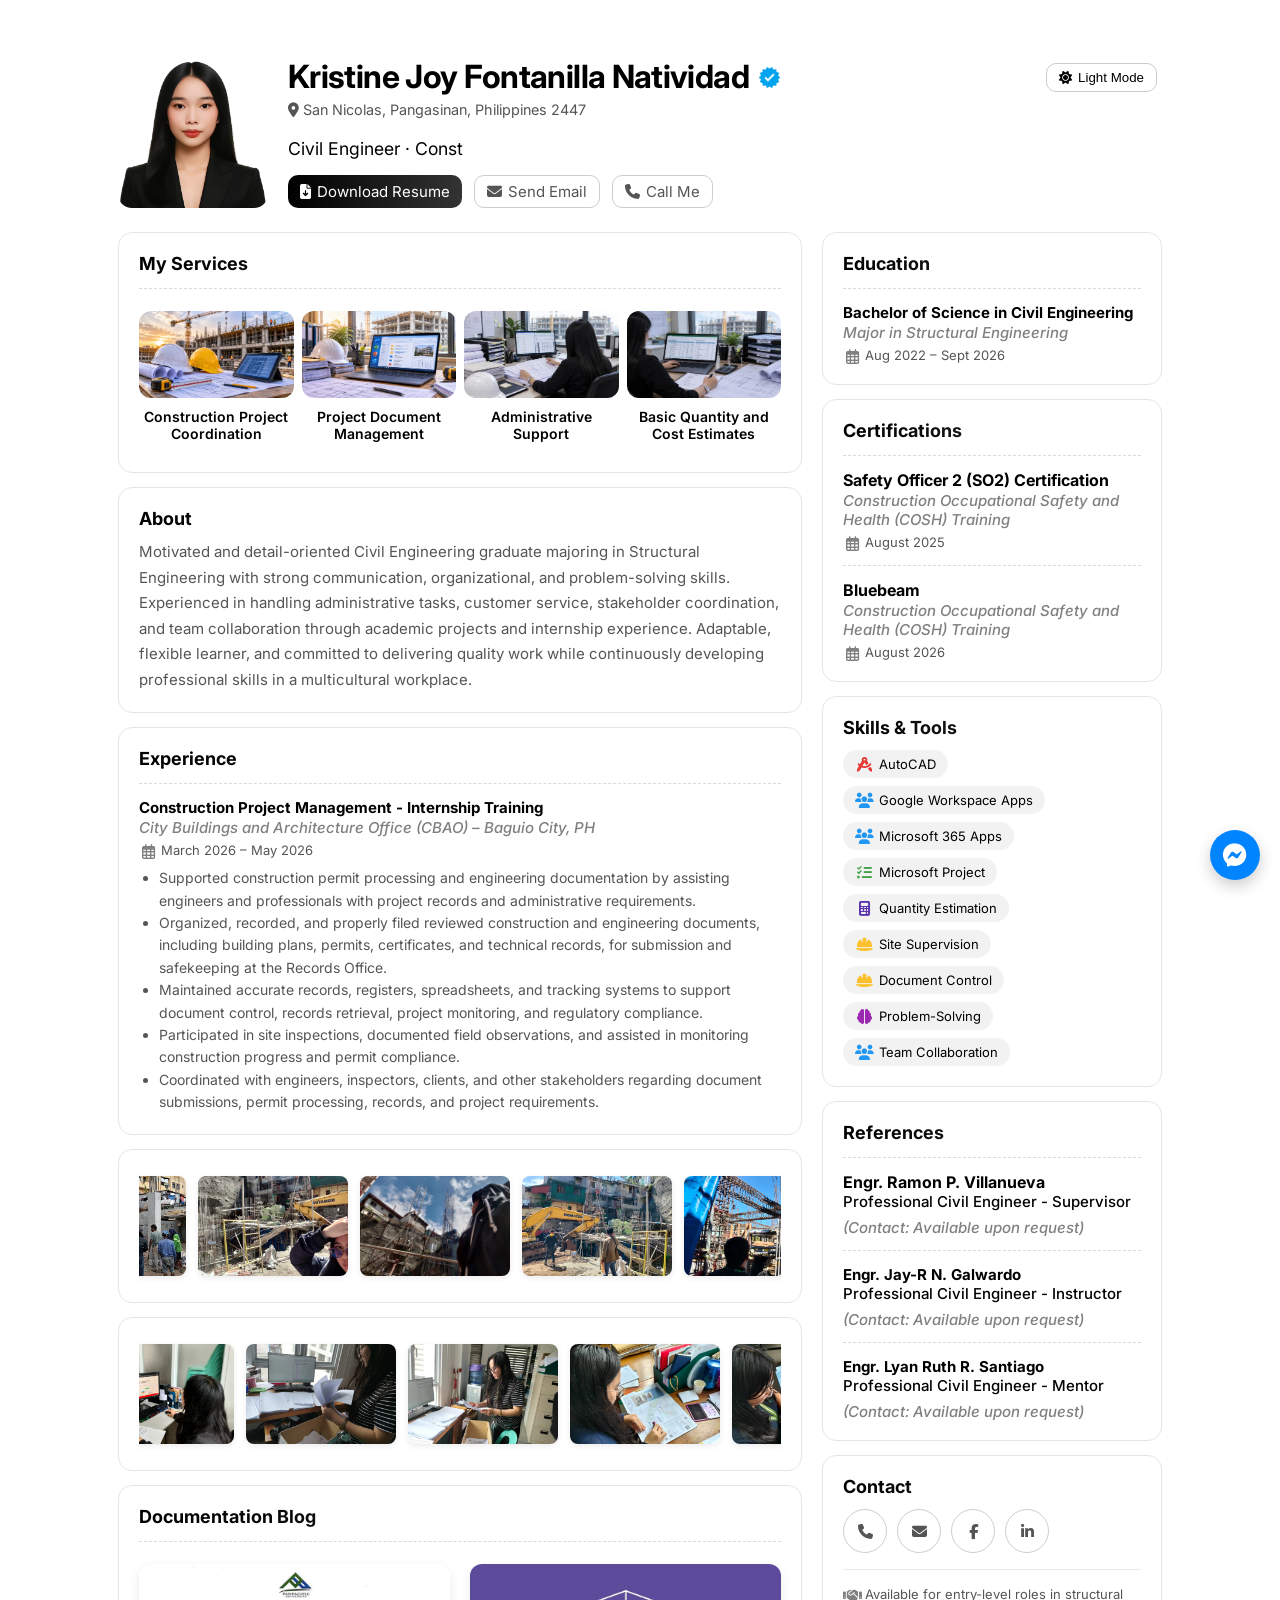
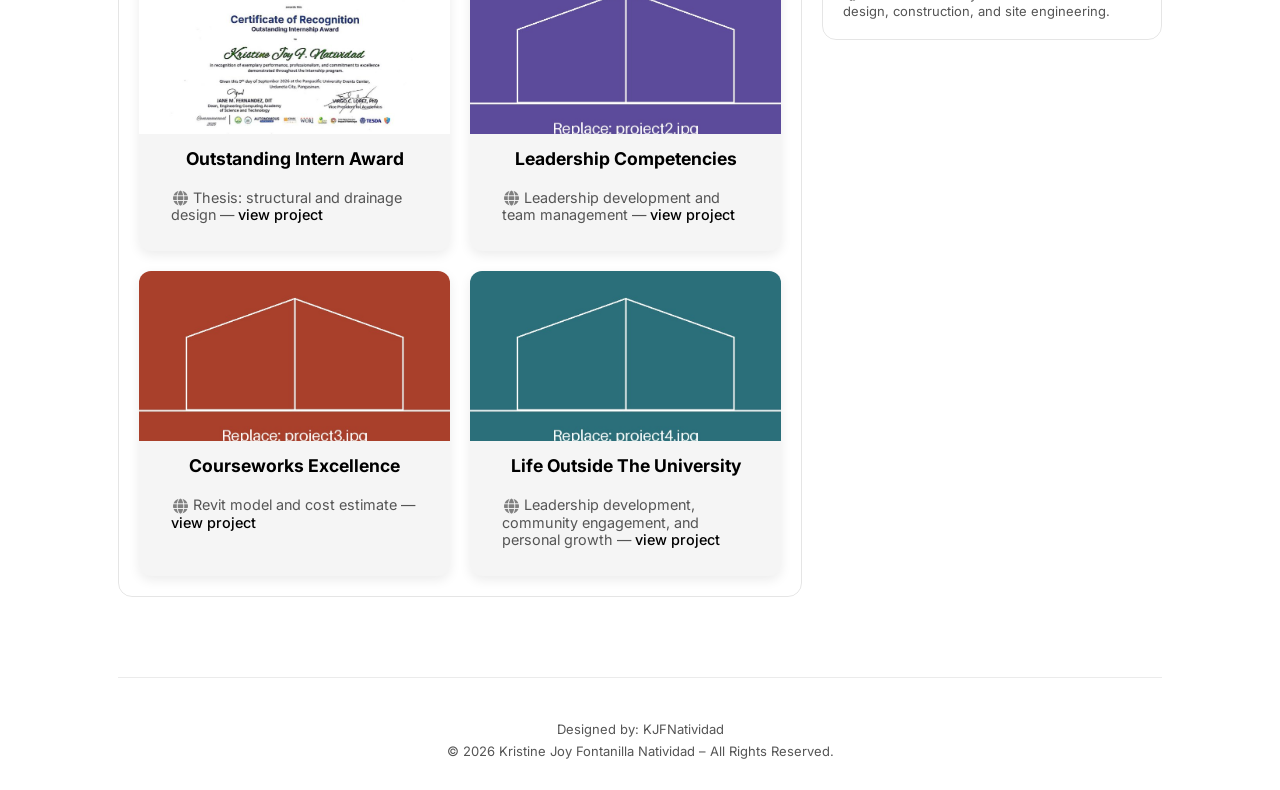
==== commit 9e45ad7c: "Add files via upload" ====
--- a/index.html
+++ b/index.html
@@ -513,11 +513,31 @@
       <!-- Contact -->
       <div class="card">
         <div class="section-title"><h2><strong>Contact</strong></h2></div>
-        <div class="contact-item"><a class="btn" href="tel:09177355407"><i class="fa-solid fa-phone"></i> 0917 735 5407</a></div>
-        <div class="contact-item"><a class="btn" href="mailto:kjfnnatividad@gmail.com"><i class="fa-solid fa-envelope"></i>kjfnnatividad@gmail.com</a></div>
-        <div style="margin-top:12px">
-          <a class="btn" href="https://facebook.com/" target="_blank"><i class="fa-brands fa-facebook"></i> Facebook</a>
-          <a class="btn" href="https://linkedin.com/" target="_blank"><i class="fa-brands fa-linkedin"></i> LinkedIn</a>
+        <div class="contact-links" aria-label="Contact details">
+          <details class="contact-option" name="contact-details">
+            <summary aria-label="Show phone number" title="Phone">
+              <i class="fa-solid fa-phone" aria-hidden="true"></i>
+            </summary>
+            <div class="contact-popover"><a href="tel:09177355407">0917 735 5407</a></div>
+          </details>
+          <details class="contact-option" name="contact-details">
+            <summary aria-label="Show email address" title="Email">
+              <i class="fa-solid fa-envelope" aria-hidden="true"></i>
+            </summary>
+            <div class="contact-popover"><a href="mailto:kjfnnatividad@gmail.com">kjfnnatividad@gmail.com</a></div>
+          </details>
+          <details class="contact-option" name="contact-details">
+            <summary aria-label="Show Facebook account" title="Facebook">
+              <i class="fa-brands fa-facebook-f" aria-hidden="true"></i>
+            </summary>
+            <div class="contact-popover"><a href="https://facebook.com/" target="_blank" rel="noopener noreferrer">Facebook account</a></div>
+          </details>
+          <details class="contact-option" name="contact-details">
+            <summary aria-label="Show LinkedIn account" title="LinkedIn">
+              <i class="fa-brands fa-linkedin-in" aria-hidden="true"></i>
+            </summary>
+            <div class="contact-popover"><a href="https://linkedin.com/" target="_blank" rel="noopener noreferrer">LinkedIn account</a></div>
+          </details>
         </div>
         <hr style="margin:16px 0;border:none;border-top:1px solid rgba(0,0,0,0.08)"/>
         <div class="meta"><i class="fa-solid fa-handshake"></i> Available for entry-level roles in structural design, construction, and site engineering.</div>
--- a/main.css
+++ b/main.css
@@ -129,6 +129,50 @@
 aside li { margin-bottom: 6px; }
 .card .contact-item a, .card .btn { font-size: 0.85rem; }
 .contact-item a[href^="tel"] { margin-top: 8px; display: inline-block; }
+
+/* Contact icon popovers */
+.contact-links { display: flex; align-items: center; gap: 10px; margin-top: 12px; }
+.contact-option { position: relative; }
+.contact-option summary {
+  display: flex;
+  width: 44px;
+  height: 44px;
+  align-items: center;
+  justify-content: center;
+  border: 1px solid var(--btn-border);
+  border-radius: 50%;
+  color: var(--muted);
+  cursor: pointer;
+  list-style: none;
+  transition: color 0.2s ease, background 0.2s ease, transform 0.2s ease;
+}
+.contact-option summary::-webkit-details-marker { display: none; }
+.contact-option summary::marker { content: ""; }
+.contact-option summary:hover,
+.contact-option[open] summary,
+.contact-option summary:focus-visible { background: var(--gradient); color: #fff; outline: none; }
+.contact-option summary:hover { transform: translateY(-2px); }
+.contact-option summary i { color: inherit; }
+.contact-popover {
+  position: absolute;
+  z-index: 20;
+  top: calc(100% + 8px);
+  left: 50%;
+  width: max-content;
+  max-width: min(280px, calc(100vw - 48px));
+  padding: 9px 12px;
+  border: 1px solid var(--border);
+  border-radius: 9px;
+  background: var(--bg);
+  box-shadow: 0 6px 20px rgba(0, 0, 0, 0.14);
+  transform: translateX(-50%);
+  overflow-wrap: anywhere;
+  font-size: 13px;
+  line-height: 1.4;
+}
+.contact-popover a { color: inherit; text-decoration: none; }
+.contact-popover a:hover,
+.contact-popover a:focus-visible { text-decoration: underline; }
 
 /* Footer */
 footer { margin-top: 40px; color: var(--muted); font-size: 13px; text-align: center; animation: fadeIn 2s ease; line-height: 1.7; }
--- a/mobile-responsive.css
+++ b/mobile-responsive.css
@@ -675,6 +675,10 @@
     text-align: left !important;
   }
 
+  .experience-item .carousel-track a span {
+    text-align: center !important;
+  }
+
   .experience-item > *:not(ul):not(ol) {
     align-self: flex-start;
 
@@ -909,7 +913,7 @@
     display: flex !important;
     flex-direction: column !important;
     justify-content: flex-start !important;
-    gap: 2px !important;
+    gap: 0 !important;
     min-width: 0 !important;
     min-height: 0 !important;
     overflow: hidden !important;
@@ -949,7 +953,7 @@
     object-fit: contain !important;
   }
 
-  /* Location: same width as the name and role */
+  /* Location text is slightly smaller than the fitted name */
   .container > header .sub.location {
     flex: 0 0 auto !important;
     position: relative !important;
@@ -973,7 +977,11 @@
     text-align: left !important;
   }
 
-  /* Role: same width and text alignment */
+  .container > header .sub.location {
+    margin-top: 4px !important;
+  }
+
+  /* Center the role in the remaining space above the buttons */
   .container > header .sub.role {
     flex: 0 0 auto !important;
     position: relative !important;
@@ -984,7 +992,9 @@
     min-width: 0 !important;
     max-width: 100% !important;
     min-height: 0 !important;
-    margin: 0 !important;
+    margin: 0 auto !important;
+    margin-top: auto !important;
+    margin-bottom: auto !important;
     padding: 0 !important;
 
     font-size: clamp(10px, 2.3vw, 13px) !important;
@@ -1030,18 +1040,27 @@
     align-items: center !important;
     justify-content: center !important;
 
+    gap: 1px !important;
     min-width: 0 !important;
     max-width: none !important;
     min-height: 28px !important;
     margin: 0 !important;
-    padding: 3px 2px !important;
+    padding: 3px 0 !important;
 
     font-size: inherit !important;
     line-height: 1.05 !important;
-    white-space: normal !important;
+    white-space: nowrap !important;
     overflow: hidden !important;
     text-align: center !important;
     box-sizing: border-box !important;
+  }
+
+  .container > header .badges .btn.primary {
+    flex-grow: 1.7 !important;
+  }
+
+  .container > header .badges .btn:nth-child(2) {
+    flex-grow: 1.2 !important;
   }
 
   .container > header .badges .btn i {
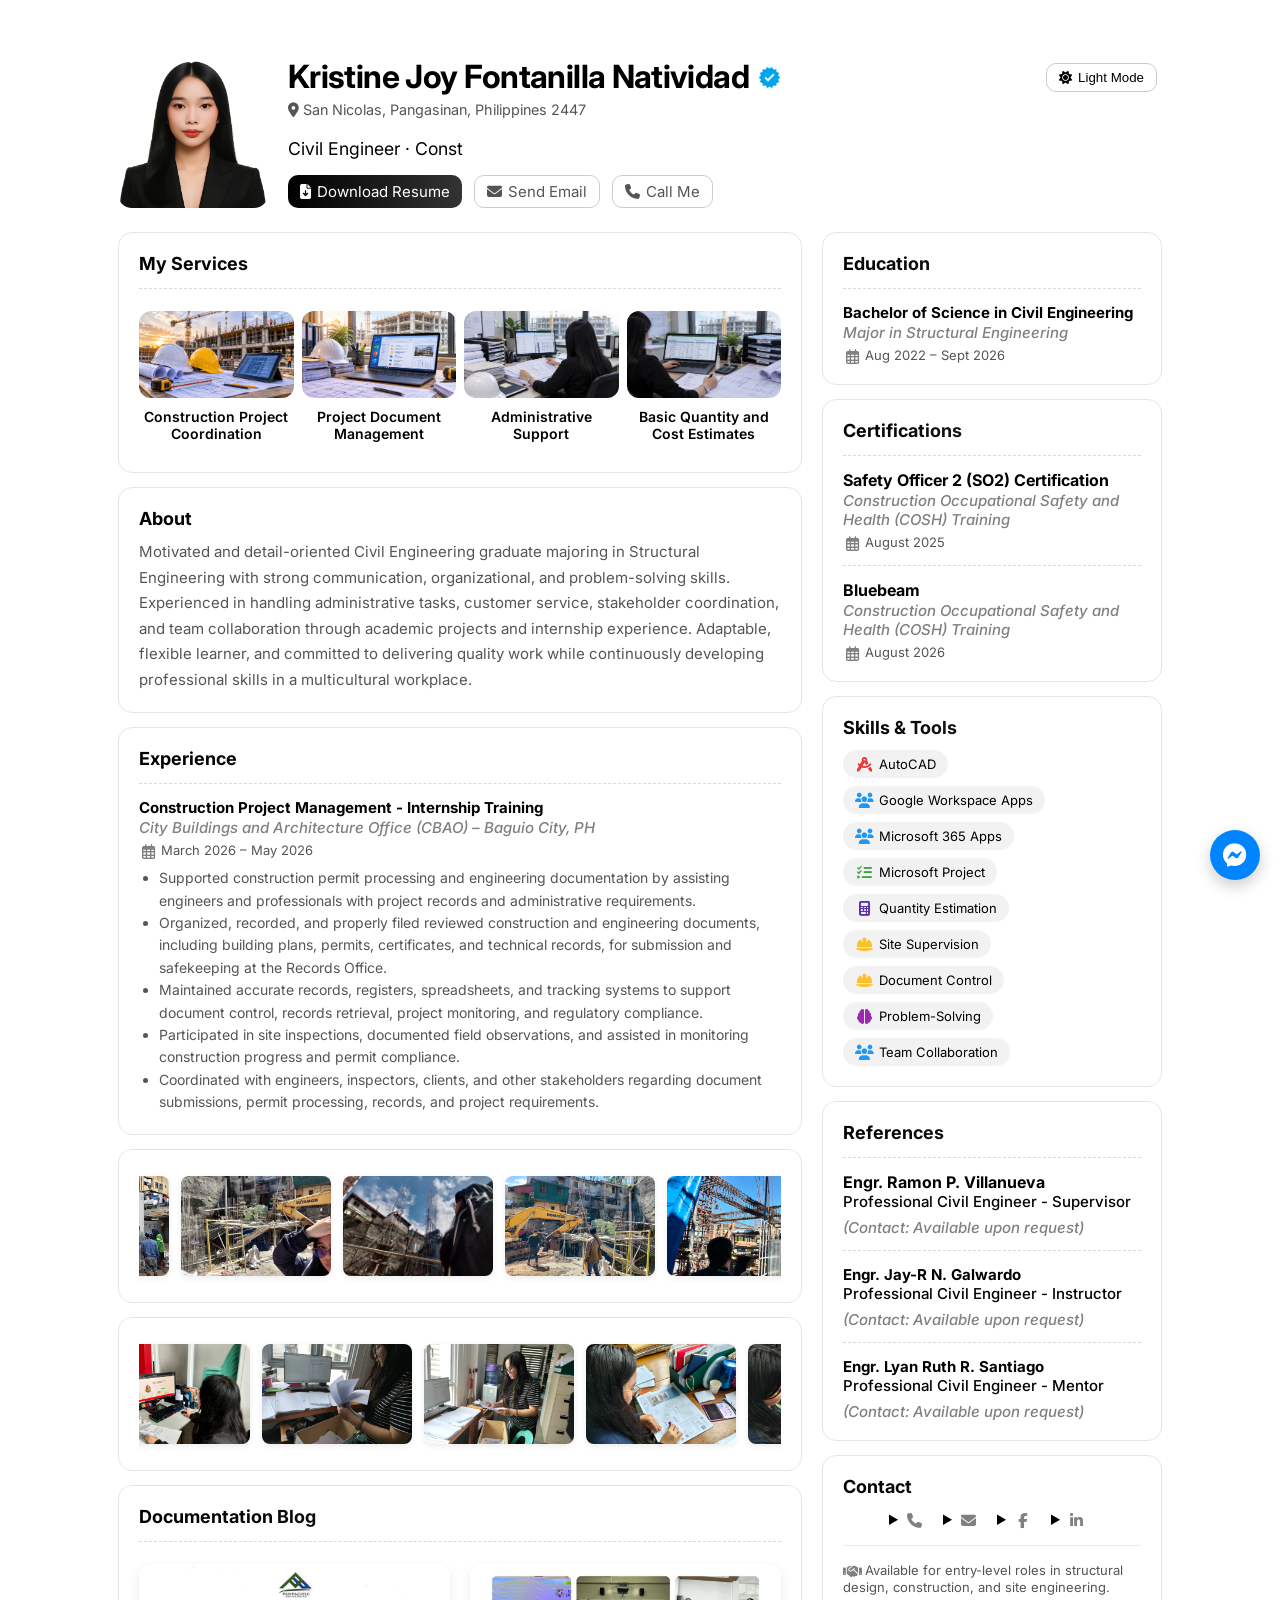
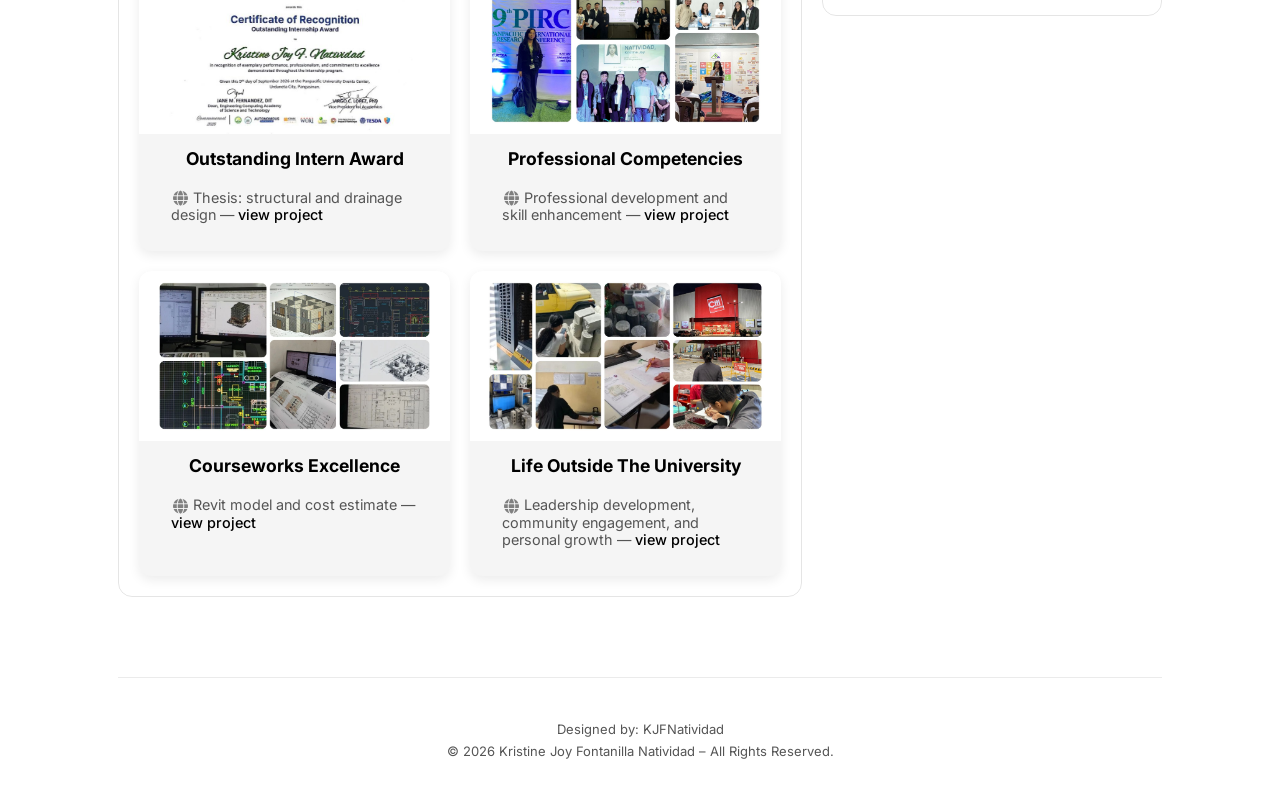
==== commit e2af3f46: "Update index.html" ====
--- a/index.html
+++ b/index.html
@@ -353,19 +353,19 @@
       <!-- Project 2 -->
       <div class="project" onclick="openProject(this)" role="button" tabindex="0"
            onkeydown="if(event.key==='Enter'||event.key===' '){event.preventDefault();openProject(this)}">
-        <img src="img/project2.jpg" alt="Leadership Competencies" class="project-img">
+        <img src="img/project2.jpg" alt="Professional Competencies" class="project-img">
         <div>
-          <strong class="project-title-centered">Leadership Competencies</strong>
+          <strong class="project-title-centered">Professional Competencies</strong>
           <div class="meta">
             <i class="fa-solid fa-globe"></i>
-            Leadership development and team management —
+            Professional development and skill enhancement —
             <a href="#" target="_blank" rel="noopener noreferrer"
                onclick="event.stopPropagation()">view project</a>
           </div>
         </div>
         <div class="project-modal-content" hidden>
-          <h2>Leadership Competencies</h2>
-          <img src="img/project2.jpg" alt="Leadership Competencies">
+          <h2>Professional Competencies</h2>
+          <img src="img/project2.jpg" alt="Professional Competencies">
           <p>Appointed as Governor for the School Department.</p>
           <h3>Tools</h3>
           <p>STAAD Pro and AutoCAD.</p>
--- a/main.css
+++ b/main.css
@@ -130,10 +130,15 @@
 .card .contact-item a, .card .btn { font-size: 0.85rem; }
 .contact-item a[href^="tel"] { margin-top: 8px; display: inline-block; }
 
-/* Contact icon popovers */
-.contact-links { display: flex; align-items: center; gap: 10px; margin-top: 12px; }
-.contact-option { position: relative; }
-.contact-option summary {
+/* Contact icon links */
+.contact-links {
+  display: grid;
+  grid-template-columns: repeat(4, 44px);
+  justify-content: center;
+  gap: 10px;
+  margin-top: 12px;
+}
+.contact-links > a.contact-icon {
   display: flex;
   width: 44px;
   height: 44px;
@@ -142,37 +147,16 @@
   border: 1px solid var(--btn-border);
   border-radius: 50%;
   color: var(--muted);
-  cursor: pointer;
   list-style: none;
+  text-decoration: none;
   transition: color 0.2s ease, background 0.2s ease, transform 0.2s ease;
 }
-.contact-option summary::-webkit-details-marker { display: none; }
-.contact-option summary::marker { content: ""; }
-.contact-option summary:hover,
-.contact-option[open] summary,
-.contact-option summary:focus-visible { background: var(--gradient); color: #fff; outline: none; }
-.contact-option summary:hover { transform: translateY(-2px); }
-.contact-option summary i { color: inherit; }
-.contact-popover {
-  position: absolute;
-  z-index: 20;
-  top: calc(100% + 8px);
-  left: 50%;
-  width: max-content;
-  max-width: min(280px, calc(100vw - 48px));
-  padding: 9px 12px;
-  border: 1px solid var(--border);
-  border-radius: 9px;
-  background: var(--bg);
-  box-shadow: 0 6px 20px rgba(0, 0, 0, 0.14);
-  transform: translateX(-50%);
-  overflow-wrap: anywhere;
-  font-size: 13px;
-  line-height: 1.4;
-}
-.contact-popover a { color: inherit; text-decoration: none; }
-.contact-popover a:hover,
-.contact-popover a:focus-visible { text-decoration: underline; }
+.contact-links > a.contact-icon::before,
+.contact-links > a.contact-icon::after { content: none; }
+.contact-links > a.contact-icon:hover,
+.contact-links > a.contact-icon:focus-visible { background: var(--gradient); color: #fff; outline: none; }
+.contact-links > a.contact-icon:hover { transform: translateY(-2px); }
+.contact-links > a.contact-icon i { color: inherit; }
 
 /* Footer */
 footer { margin-top: 40px; color: var(--muted); font-size: 13px; text-align: center; animation: fadeIn 2s ease; line-height: 1.7; }
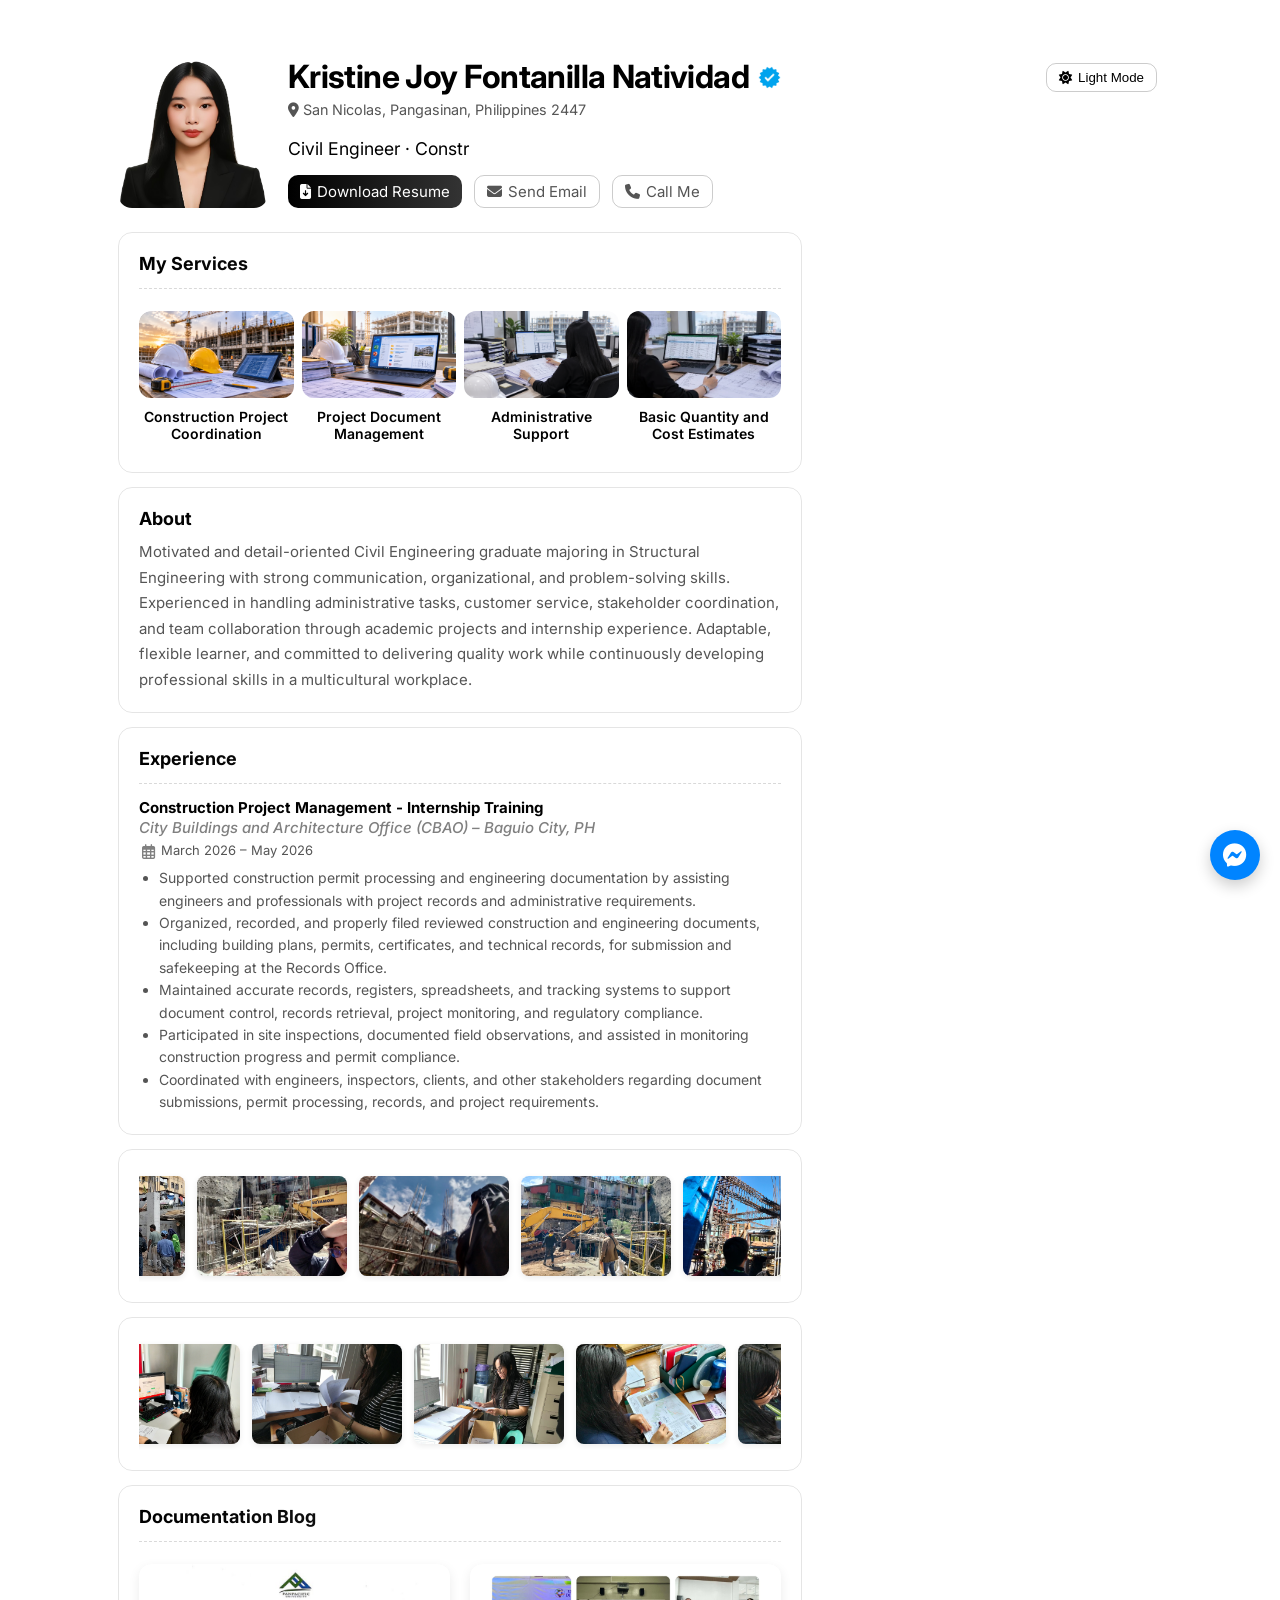
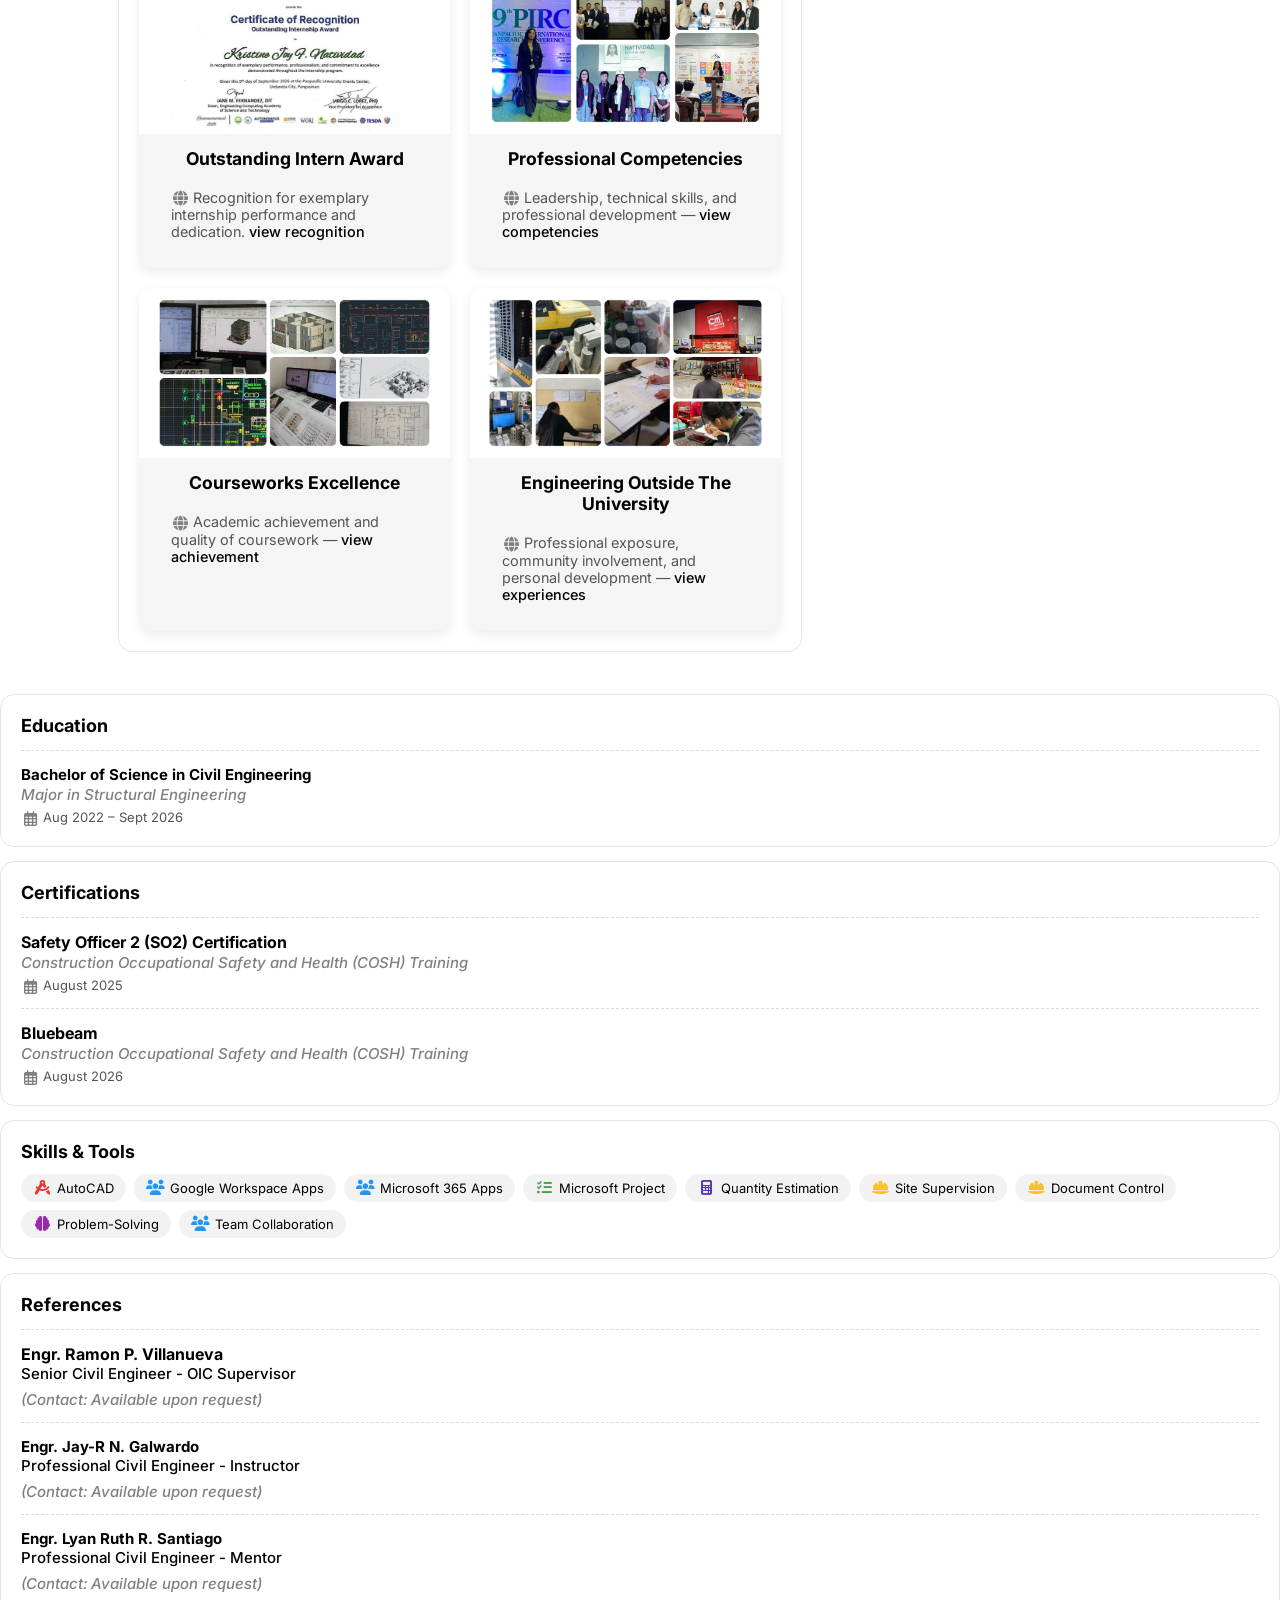
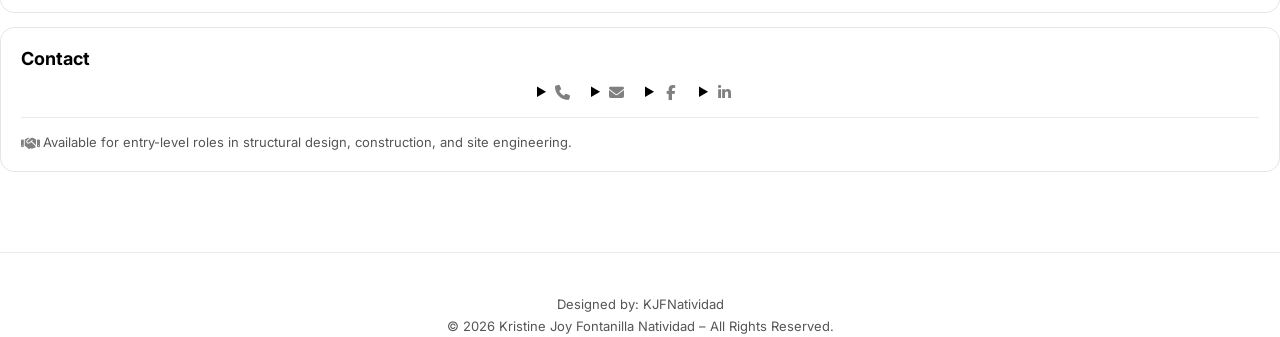
==== commit 943953b1: "Update index.html" ====
--- a/index.html
+++ b/index.html
@@ -333,24 +333,25 @@
           <strong class="project-title-centered">Outstanding Intern Award</strong>
           <div class="meta">
             <i class="fa-solid fa-globe"></i>
-            Thesis: structural and drainage design —
+            Recognition for exemplary internship performance and dedication.
             <a href="#" target="_blank" rel="noopener noreferrer"
-               onclick="event.stopPropagation()">view project</a>
+               onclick="event.stopPropagation()">view recognition</a>
           </div>
         </div>
         <div class="project-modal-content" hidden>
           <h2>Outstanding Intern Award</h2>
           <img src="img/project1.jpg" alt="Outstanding Intern Award">
-          <p>Award received for exceptional performance and contributions during the internship period.</p>
-          <h3>Key Focus</h3>
-          <p>Project management, documentation, and teamwork.</p>
-          <h3>Project Type</h3>
-          <p>Academic Thesis</p>
-          <a href="#" target="_blank" rel="noopener noreferrer">View Full Project</a>
-        </div>
-      </div>
-
-      <!-- Project 2 -->
+          <p>Recognized for demonstrating outstanding performance, commitment, and professionalism throughout the internship. This award reflects consistent dedication to assigned responsibilities, willingness to learn, and meaningful contributions to the team and workplace.</p>
+          <h3>Key Contributions</h3>
+          <p>Reliable task execution, initiative in learning new processes, effective communication, teamwork, and a proactive approach to responsibilities and workplace challenges.</p>
+          <h3>Recognition Type</h3>
+          <p>Internship Performance Award</p>
+          <a href="#" target="_blank" rel="noopener noreferrer">View Award Recognition</a>
+        </div>
+      </div>
+
+      
+<!-- Project 2 -->
       <div class="project" onclick="openProject(this)" role="button" tabindex="0"
            onkeydown="if(event.key==='Enter'||event.key===' '){event.preventDefault();openProject(this)}">
         <img src="img/project2.jpg" alt="Professional Competencies" class="project-img">
@@ -358,24 +359,25 @@
           <strong class="project-title-centered">Professional Competencies</strong>
           <div class="meta">
             <i class="fa-solid fa-globe"></i>
-            Professional development and skill enhancement —
+            Leadership, technical skills, and professional development —
             <a href="#" target="_blank" rel="noopener noreferrer"
-               onclick="event.stopPropagation()">view project</a>
+               onclick="event.stopPropagation()">view competencies</a>
           </div>
         </div>
         <div class="project-modal-content" hidden>
           <h2>Professional Competencies</h2>
           <img src="img/project2.jpg" alt="Professional Competencies">
-          <p>Appointed as Governor for the School Department.</p>
-          <h3>Tools</h3>
-          <p>STAAD Pro and AutoCAD.</p>
-          <h3>Key Focus</h3>
-          <p>Structural analysis, load considerations, and technical drawing preparation.</p>
-          <a href="#" target="_blank" rel="noopener noreferrer">View Full Project</a>
-        </div>
-      </div>
-
-      <!-- Project 3 -->
+          <p>Demonstrates a combination of leadership, technical knowledge, communication, and organizational skills developed through academic involvement, practical experience, and professional training. These competencies reflect the ability to take responsibility, work collaboratively, adapt to challenges, and contribute effectively toward shared goals.</p>
+          <h3>Core Competencies</h3>
+          <p>Problem-solving, critical thinking, decision-making, leadership, teamwork, communication, time management, adaptability, and professional responsibility.</p>
+          <h3>Technical Competencies</h3>
+          <p>IT troubleshooting, computer hardware and software support, network administration fundamentals, system maintenance, technical documentation, and the use of relevant IT tools and technologies.</p>
+          <a href="#" target="_blank" rel="noopener noreferrer">View Competency Details</a>
+        </div>
+      </div>
+
+      
+<!-- Project 3 -->
       <div class="project" onclick="openProject(this)" role="button" tabindex="0"
            onkeydown="if(event.key==='Enter'||event.key===' '){event.preventDefault();openProject(this)}">
         <img src="img/project3.jpg" alt="Courseworks Excellence" class="project-img">
@@ -383,46 +385,48 @@
           <strong class="project-title-centered">Courseworks Excellence</strong>
           <div class="meta">
             <i class="fa-solid fa-globe"></i>
-            Revit model and cost estimate —
+            Academic achievement and quality of coursework —
             <a href="#" target="_blank" rel="noopener noreferrer"
-               onclick="event.stopPropagation()">view project</a>
+               onclick="event.stopPropagation()">view achievement</a>
           </div>
         </div>
         <div class="project-modal-content" hidden>
           <h2>Courseworks Excellence</h2>
           <img src="img/project3.jpg" alt="Courseworks Excellence">
-          <p>A project showcasing excellence in courseworks, including a detailed Revit model and cost estimate.</p>
-          <h3>Tools</h3>
-          <p>Autodesk Revit.</p>
+          <p>Recognition of dedication, consistency, and commitment to producing quality academic work. This achievement reflects the effort invested in understanding course concepts, completing academic requirements, and applying learned knowledge to practical activities and collaborative tasks.</p>
+          <h3>Key Strengths</h3>
+          <p>Academic discipline, critical thinking, attention to detail, research, problem-solving, independent learning, and effective collaboration.</p>
           <h3>Key Focus</h3>
-          <p>Building visualization, design coordination, and cost planning.</p>
-          <a href="#" target="_blank" rel="noopener noreferrer">View Full Project</a>
-        </div>
-      </div>
-
-      <!-- Project 4 -->
+          <p>Quality of academic outputs, practical application of knowledge, continuous improvement, and commitment to learning.</p>
+          <a href="#" target="_blank" rel="noopener noreferrer">View Achievement Details</a>
+        </div>
+      </div>
+
+      
+<!-- Project 4 -->
       <div class="project" onclick="openProject(this)" role="button" tabindex="0"
            onkeydown="if(event.key==='Enter'||event.key===' '){event.preventDefault();openProject(this)}">
-        <img src="img/project4.jpg" alt="Life Outside The University" class="project-img">
+        <img src="img/project4.jpg" alt="Engineering Outside The University" class="project-img">
         <div>
-          <strong class="project-title-centered">Life Outside The University</strong>
+          <strong class="project-title-centered">Engineering Outside The University</strong>
           <div class="meta">
             <i class="fa-solid fa-globe"></i>
-            Leadership development, community engagement, and personal growth —
+            Professional exposure, community involvement, and personal development —
             <a href="#" target="_blank" rel="noopener noreferrer"
-               onclick="event.stopPropagation()">view project</a>
+               onclick="event.stopPropagation()">view experiences</a>
           </div>
         </div>
         <div class="project-modal-content" hidden>
-          <h2>Life Outside The University</h2>
-          <img src="img/project4.jpg" alt="Life Outside The University">
-          <p>A project showcasing the student's involvement in extracurricular activities and community service.</p>
+          <h2>Engineering Outside the University</h2>
+          <img src="img/project4.jpg" alt="Engineering Outside the University">
+          <p>Highlights experiences and involvement beyond the university that contribute to personal, professional, and leadership development. Through participation in activities, collaborative initiatives, and community engagements, these experiences provide opportunities to apply learned skills, interact with different people, take on responsibilities, and gain a broader understanding of the professional world.</p>
           <h3>Key Focus</h3>
-          <p>Leadership development, community engagement, and personal growth.</p>
-          <h3>Project Type</h3>
-          <p>Extracurricular Activity</p>
-          <a href="#" target="_blank" rel="noopener noreferrer">View Full Project</a>
-        </div>
+          <p>Professional exposure, community engagement, leadership, teamwork, communication, adaptability, and continuous personal growth.</p>
+          <h3>Experience Type</h3>
+          <p>Extracurricular Involvement and Professional Development</p>
+          <a href="#" target="_blank" rel="noopener noreferrer">View Experiences</a>
+        </div>
+      </div>
       </div>
 
     </div>
@@ -485,7 +489,7 @@
         <div class="experience-item">
 
           <h><strong>Engr. Ramon P. Villanueva</strong></p></h4>
-            <h3>Professional Civil Engineer - Supervisor</h3>
+            <h3>Senior Civil Engineer - OIC Supervisor</h3>
             <p class="experience-text" style="margin-bottom: 6px;"></p>  
             <h3><span><i>(Contact: Available upon request)</i></span></h3>
 
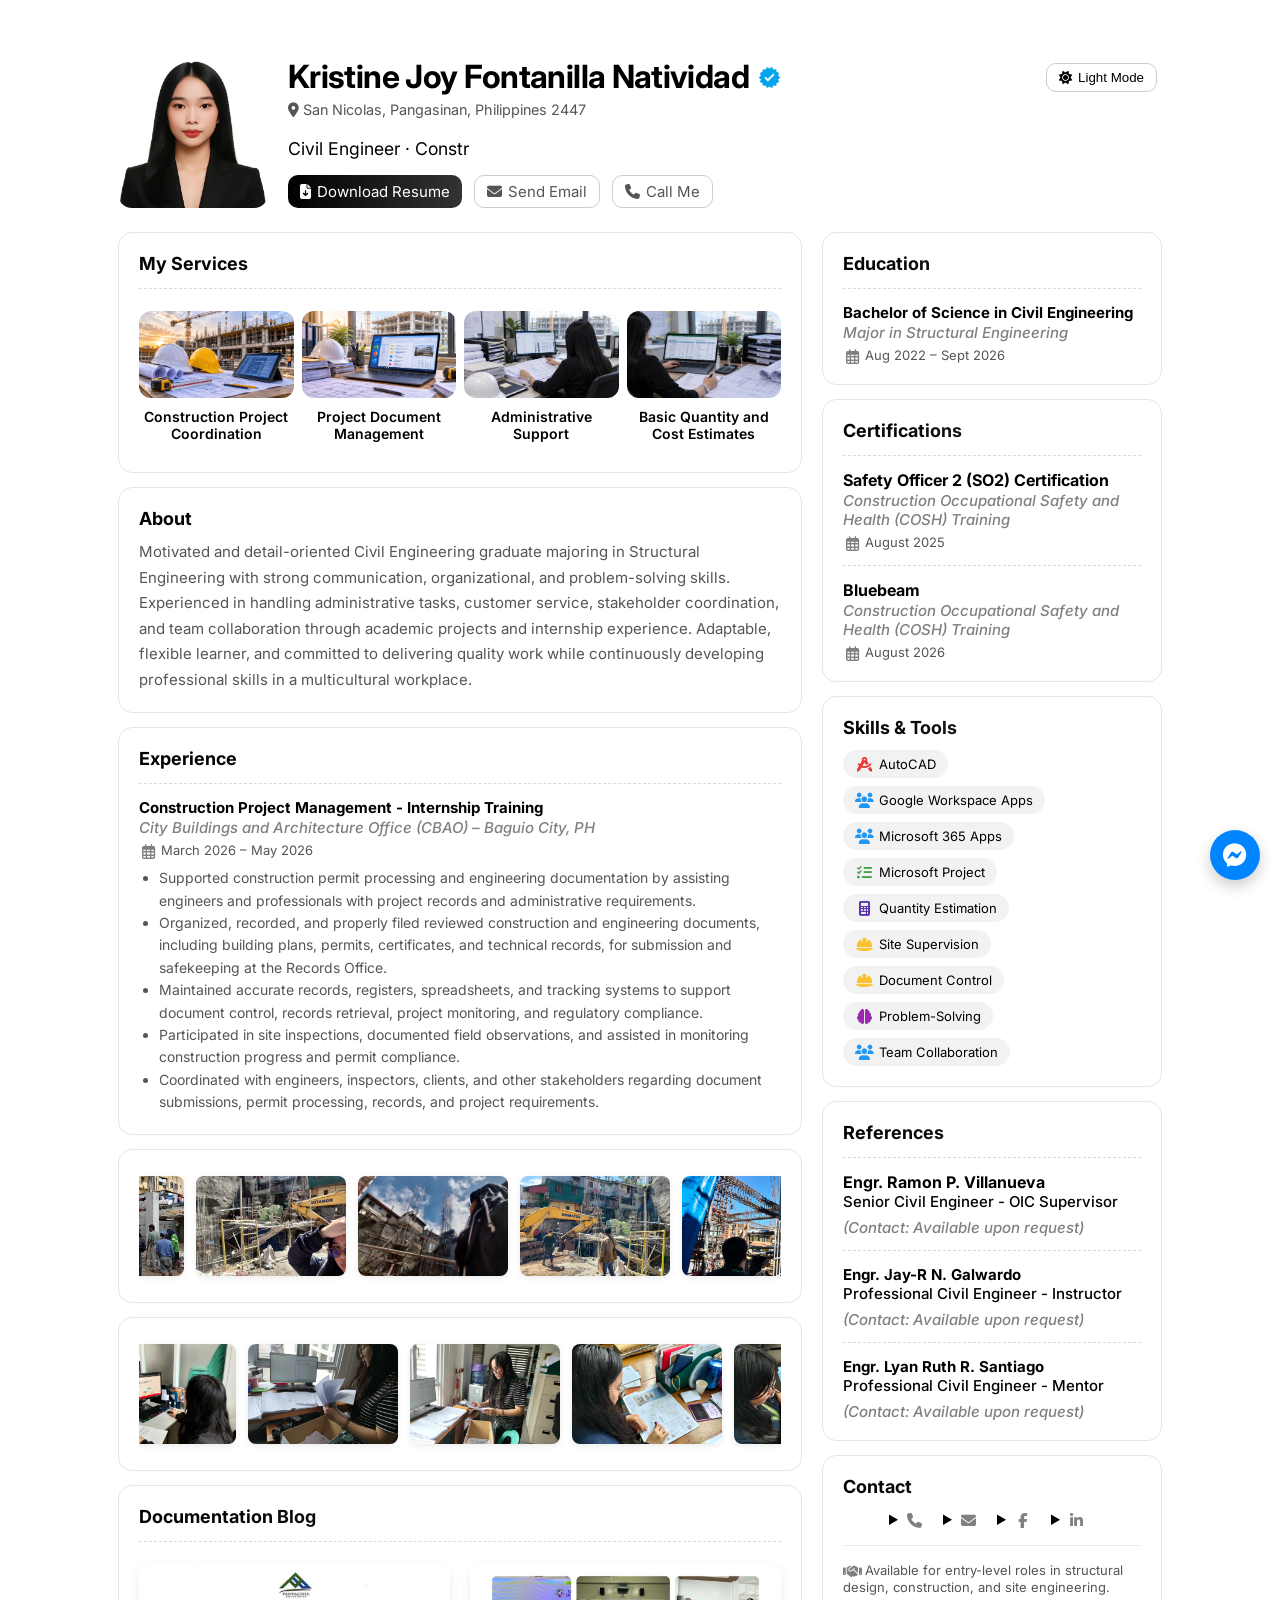
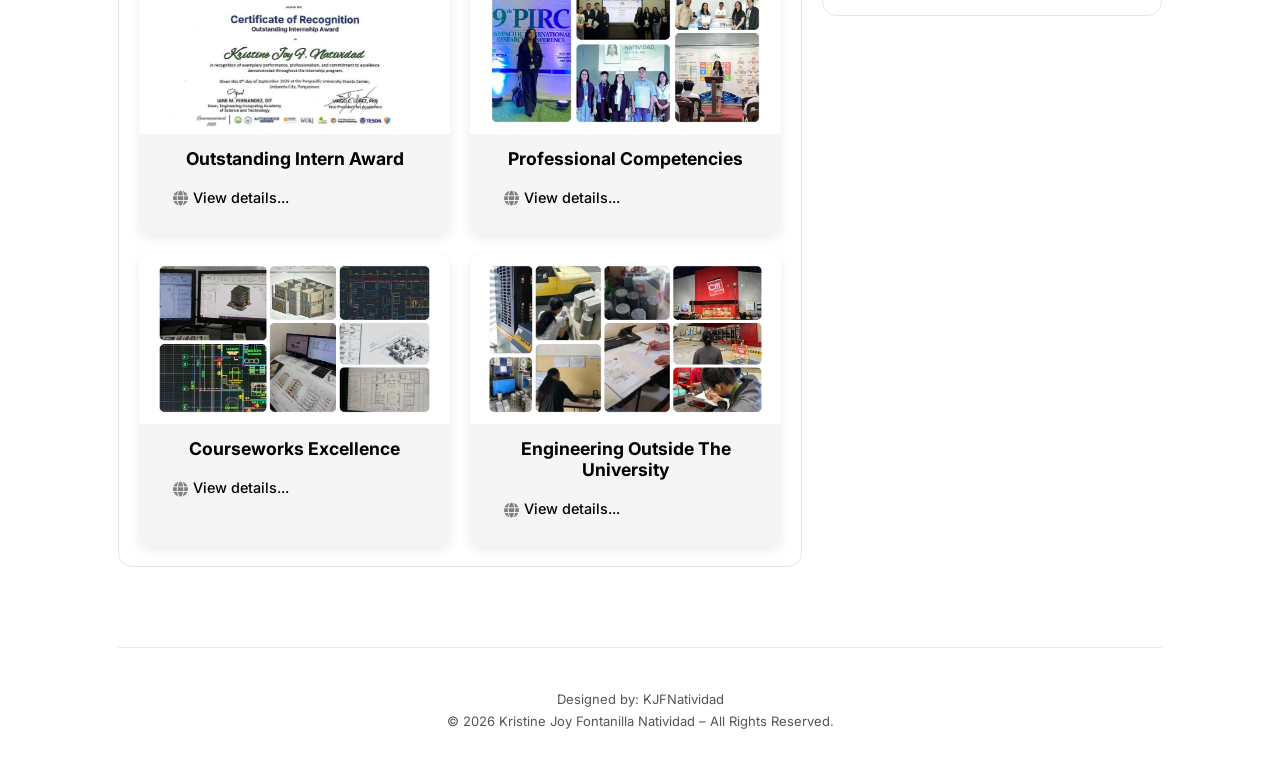
==== commit 79b3fd18: "Update index.html" ====
--- a/index.html
+++ b/index.html
@@ -333,9 +333,8 @@
           <strong class="project-title-centered">Outstanding Intern Award</strong>
           <div class="meta">
             <i class="fa-solid fa-globe"></i>
-            Recognition for exemplary internship performance and dedication.
             <a href="#" target="_blank" rel="noopener noreferrer"
-               onclick="event.stopPropagation()">view recognition</a>
+               onclick="event.stopPropagation()">View details...</a>
           </div>
         </div>
         <div class="project-modal-content" hidden>
@@ -359,9 +358,8 @@
           <strong class="project-title-centered">Professional Competencies</strong>
           <div class="meta">
             <i class="fa-solid fa-globe"></i>
-            Leadership, technical skills, and professional development —
             <a href="#" target="_blank" rel="noopener noreferrer"
-               onclick="event.stopPropagation()">view competencies</a>
+               onclick="event.stopPropagation()">View details...</a>
           </div>
         </div>
         <div class="project-modal-content" hidden>
@@ -385,9 +383,8 @@
           <strong class="project-title-centered">Courseworks Excellence</strong>
           <div class="meta">
             <i class="fa-solid fa-globe"></i>
-            Academic achievement and quality of coursework —
             <a href="#" target="_blank" rel="noopener noreferrer"
-               onclick="event.stopPropagation()">view achievement</a>
+               onclick="event.stopPropagation()">View details...</a>
           </div>
         </div>
         <div class="project-modal-content" hidden>
@@ -411,14 +408,13 @@
           <strong class="project-title-centered">Engineering Outside The University</strong>
           <div class="meta">
             <i class="fa-solid fa-globe"></i>
-            Professional exposure, community involvement, and personal development —
             <a href="#" target="_blank" rel="noopener noreferrer"
-               onclick="event.stopPropagation()">view experiences</a>
+               onclick="event.stopPropagation()">View details...</a>
           </div>
         </div>
         <div class="project-modal-content" hidden>
-          <h2>Engineering Outside the University</h2>
-          <img src="img/project4.jpg" alt="Engineering Outside the University">
+          <h2>Engineering Outside The University</h2>
+          <img src="img/project4.jpg" alt="Engineering Outside The University">
           <p>Highlights experiences and involvement beyond the university that contribute to personal, professional, and leadership development. Through participation in activities, collaborative initiatives, and community engagements, these experiences provide opportunities to apply learned skills, interact with different people, take on responsibilities, and gain a broader understanding of the professional world.</p>
           <h3>Key Focus</h3>
           <p>Professional exposure, community engagement, leadership, teamwork, communication, adaptability, and continuous personal growth.</p>
@@ -426,7 +422,6 @@
           <p>Extracurricular Involvement and Professional Development</p>
           <a href="#" target="_blank" rel="noopener noreferrer">View Experiences</a>
         </div>
-      </div>
       </div>
 
     </div>
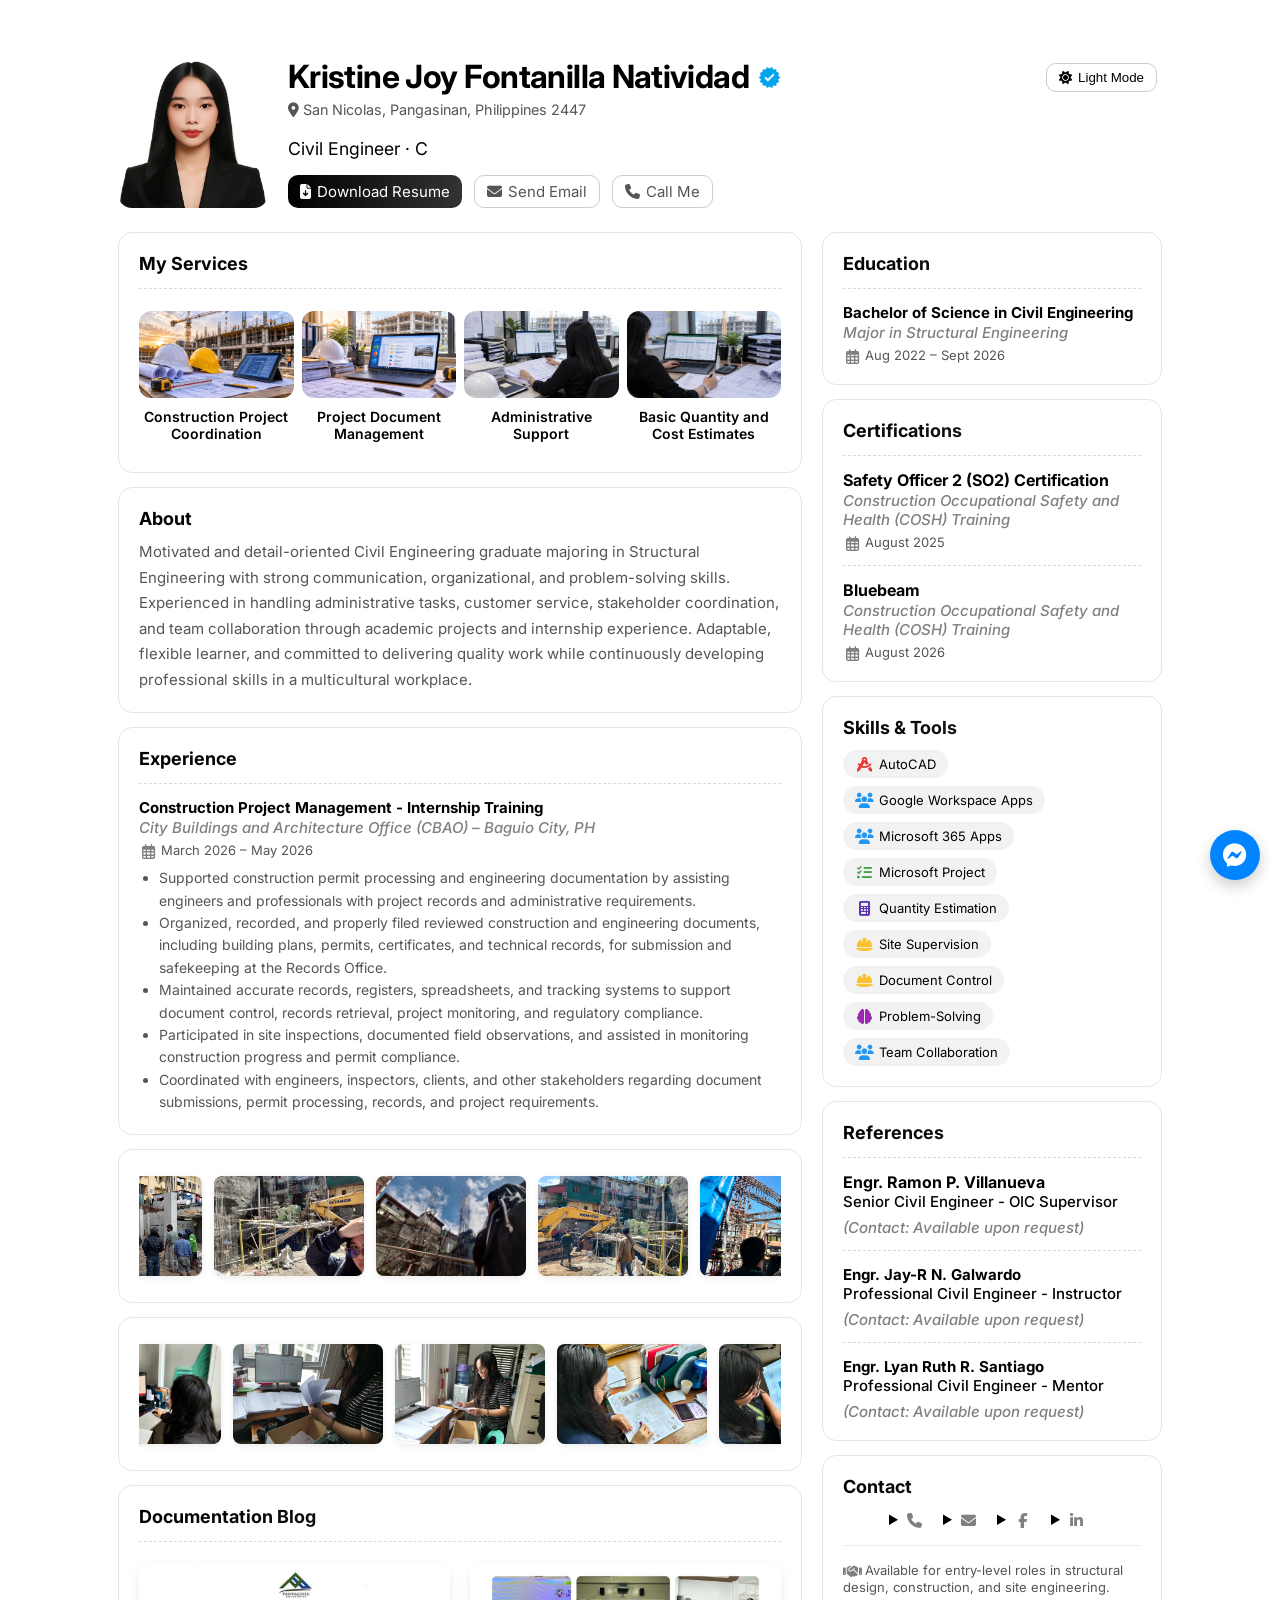
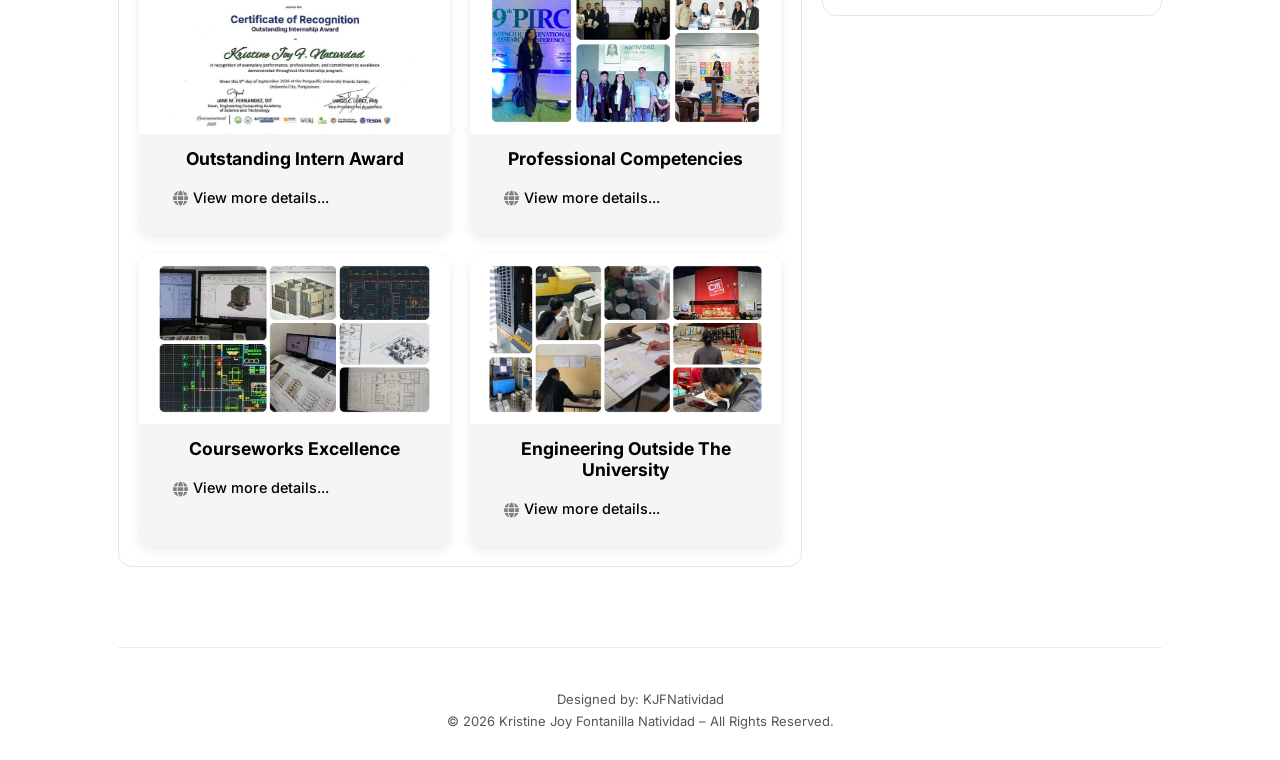
==== commit f2a79fab: "Update index.html" ====
--- a/index.html
+++ b/index.html
@@ -334,7 +334,7 @@
           <div class="meta">
             <i class="fa-solid fa-globe"></i>
             <a href="#" target="_blank" rel="noopener noreferrer"
-               onclick="event.stopPropagation()">View details...</a>
+               onclick="event.stopPropagation()">View more details...</a>
           </div>
         </div>
         <div class="project-modal-content" hidden>
@@ -359,7 +359,7 @@
           <div class="meta">
             <i class="fa-solid fa-globe"></i>
             <a href="#" target="_blank" rel="noopener noreferrer"
-               onclick="event.stopPropagation()">View details...</a>
+               onclick="event.stopPropagation()">View more details...</a>
           </div>
         </div>
         <div class="project-modal-content" hidden>
@@ -384,7 +384,7 @@
           <div class="meta">
             <i class="fa-solid fa-globe"></i>
             <a href="#" target="_blank" rel="noopener noreferrer"
-               onclick="event.stopPropagation()">View details...</a>
+               onclick="event.stopPropagation()">View more details...</a>
           </div>
         </div>
         <div class="project-modal-content" hidden>
@@ -409,7 +409,7 @@
           <div class="meta">
             <i class="fa-solid fa-globe"></i>
             <a href="#" target="_blank" rel="noopener noreferrer"
-               onclick="event.stopPropagation()">View details...</a>
+               onclick="event.stopPropagation()">View more details...</a>
           </div>
         </div>
         <div class="project-modal-content" hidden>
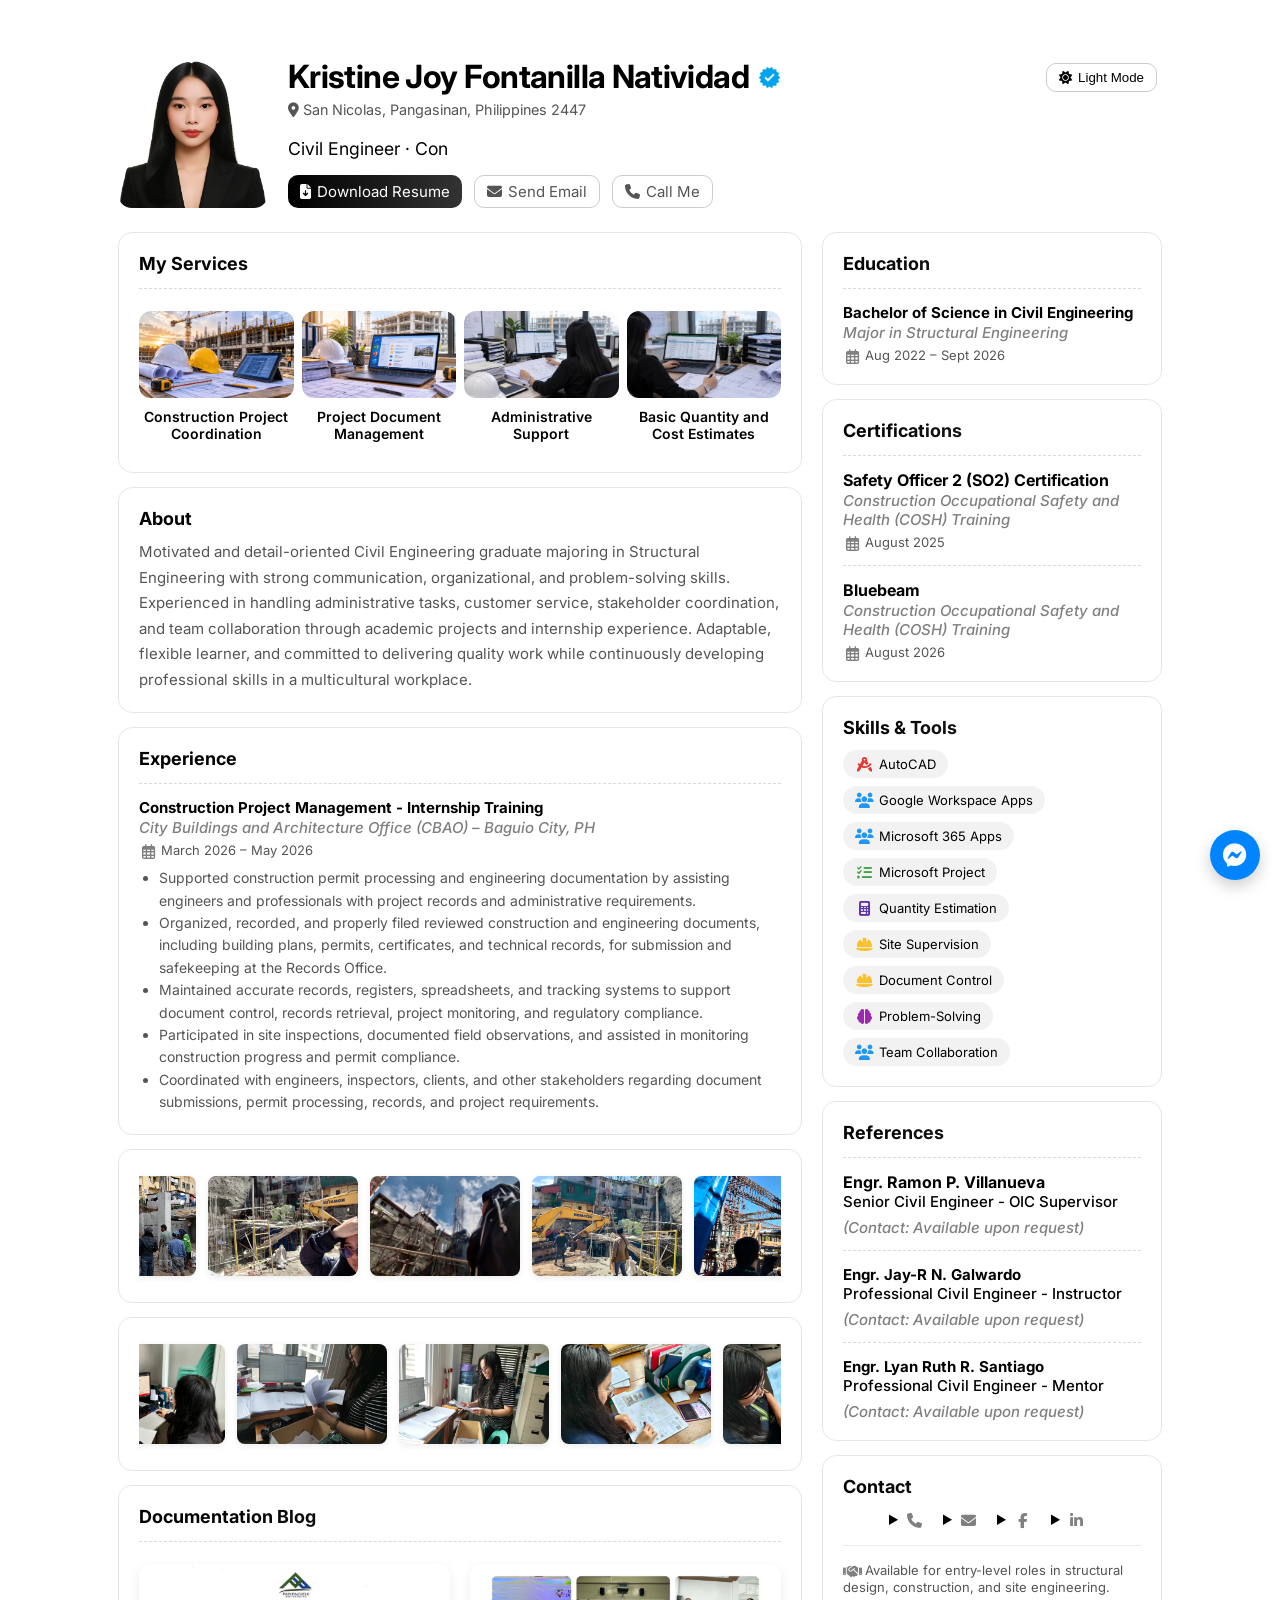
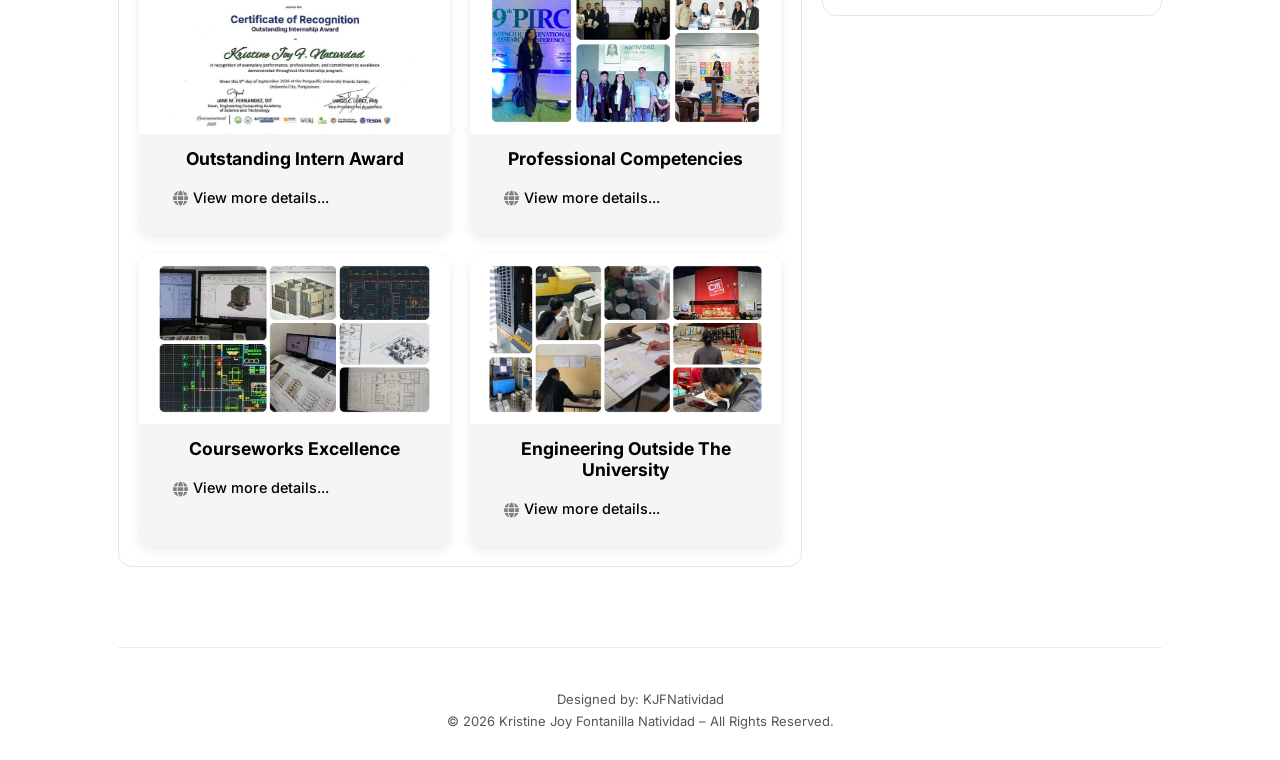
==== commit 80d45287: "Update index.html" ====
--- a/index.html
+++ b/index.html
@@ -244,7 +244,7 @@
         </div>
 
         <div class="badges">
-          <a class="btn primary" href="Resume.pdf" download>
+          <a class="btn primary" href="KRISTINE JOY-FONTANILLA-NATIVIDAD_Civil Engineer_Resume.pdf" download>
             <i class="fa-solid fa-file-arrow-down"></i> Download Resume
           </a>
           <a class="btn" href="mailto:kjfnnatividad@gmail.com">
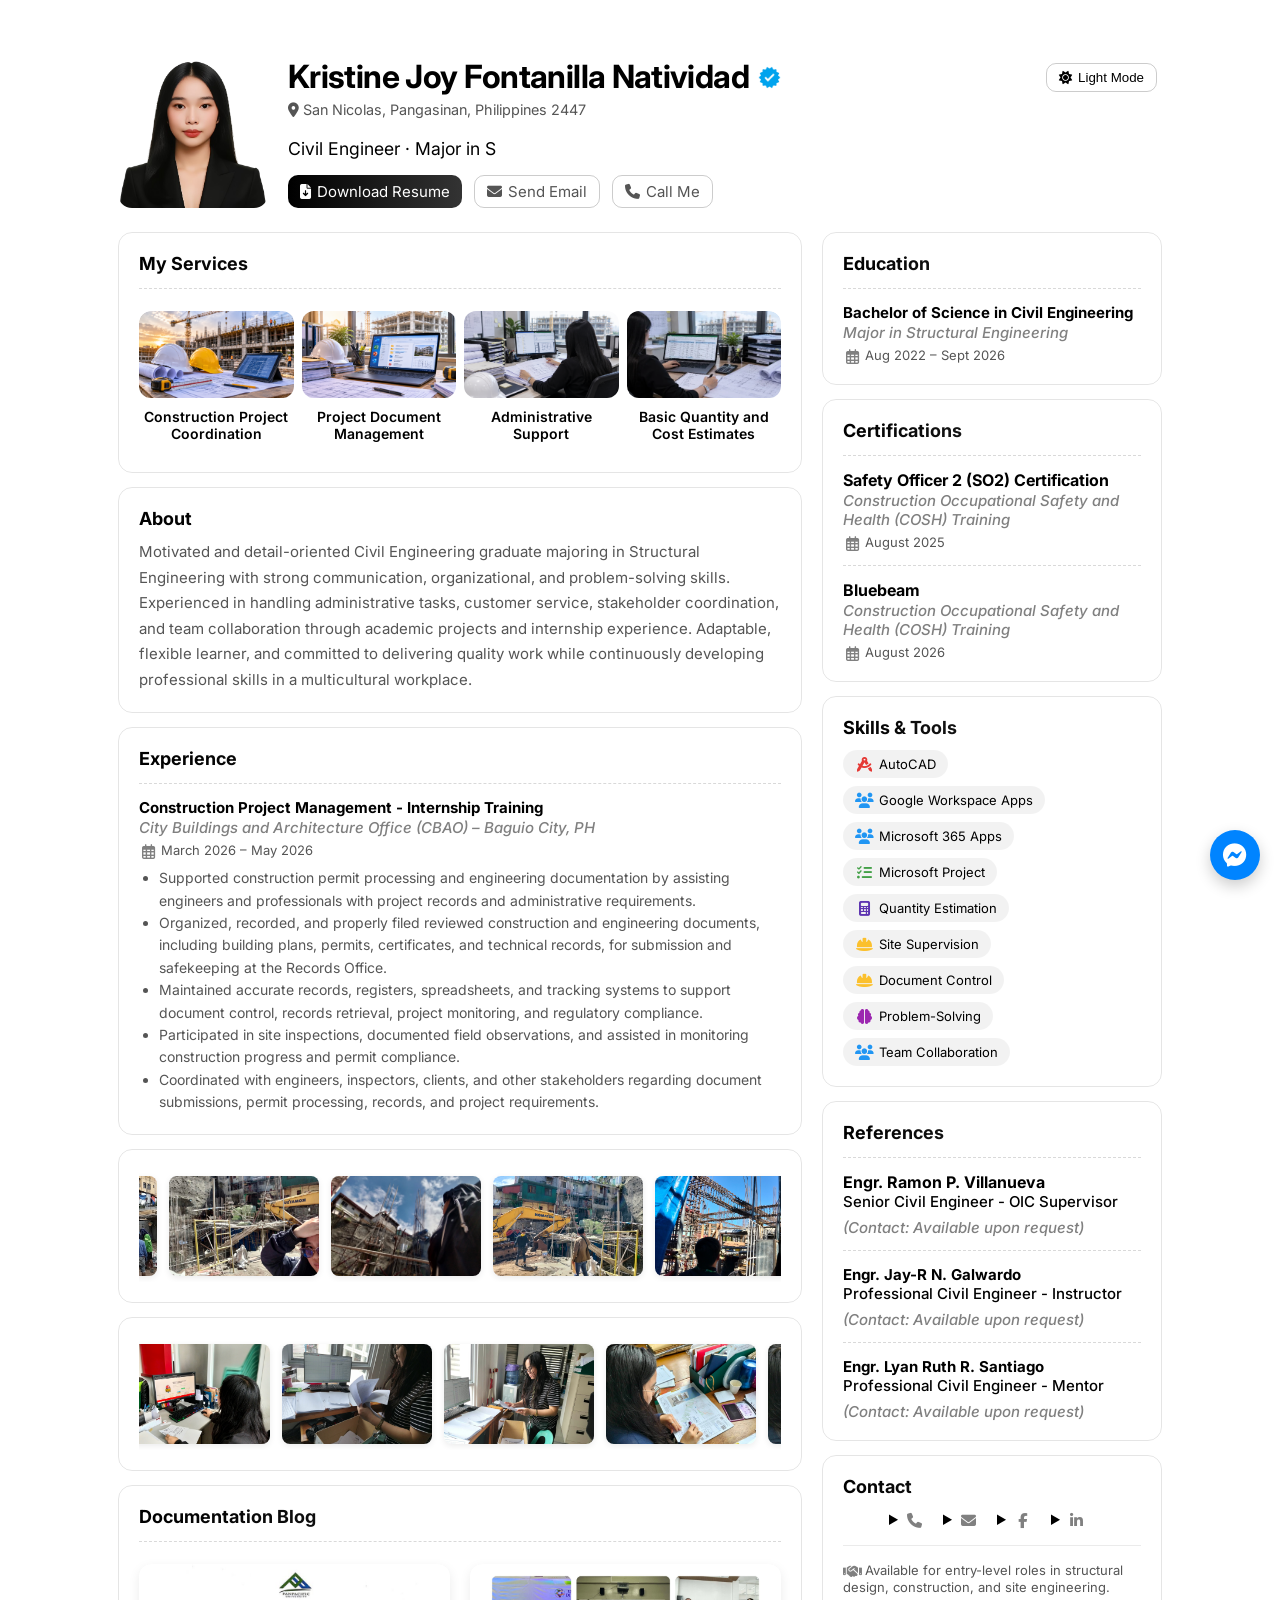
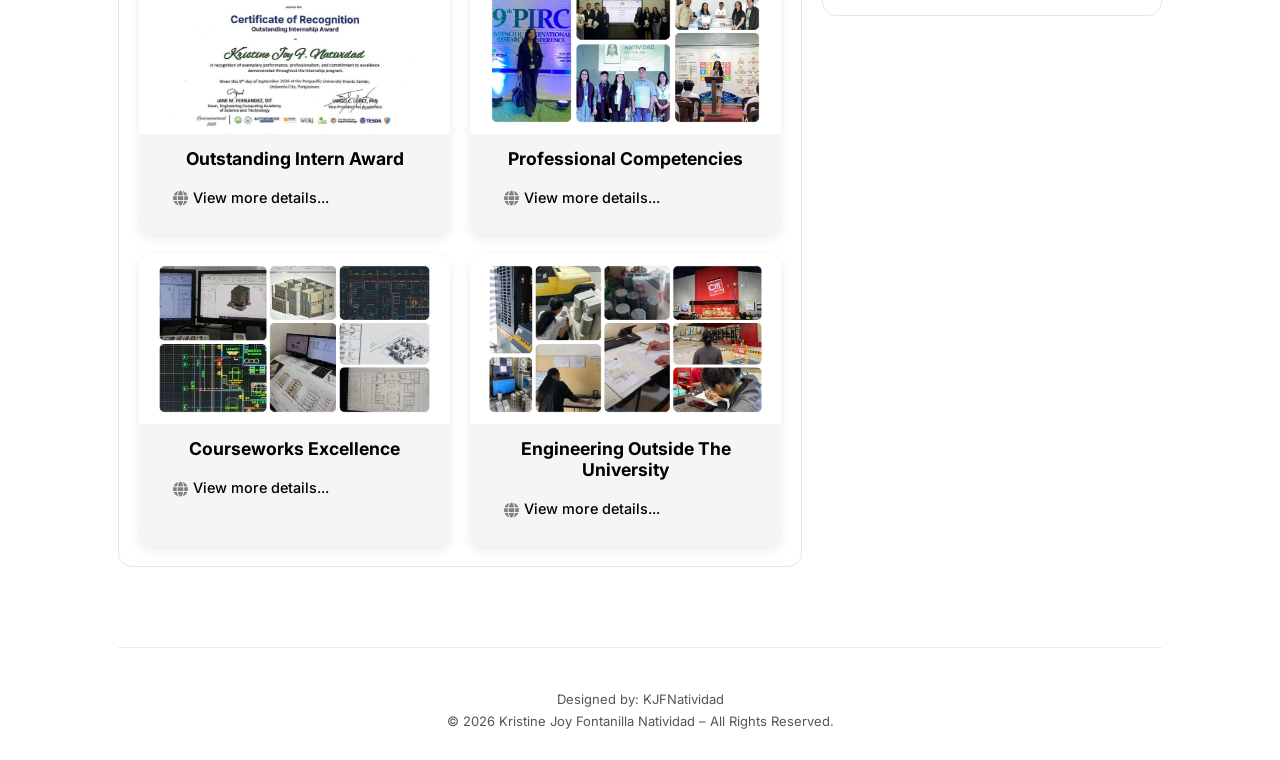
==== commit 35a179a3: "Update index.html" ====
--- a/index.html
+++ b/index.html
@@ -368,8 +368,6 @@
           <p>Demonstrates a combination of leadership, technical knowledge, communication, and organizational skills developed through academic involvement, practical experience, and professional training. These competencies reflect the ability to take responsibility, work collaboratively, adapt to challenges, and contribute effectively toward shared goals.</p>
           <h3>Core Competencies</h3>
           <p>Problem-solving, critical thinking, decision-making, leadership, teamwork, communication, time management, adaptability, and professional responsibility.</p>
-          <h3>Technical Competencies</h3>
-          <p>IT troubleshooting, computer hardware and software support, network administration fundamentals, system maintenance, technical documentation, and the use of relevant IT tools and technologies.</p>
           <a href="#" target="_blank" rel="noopener noreferrer">View Competency Details</a>
         </div>
       </div>
